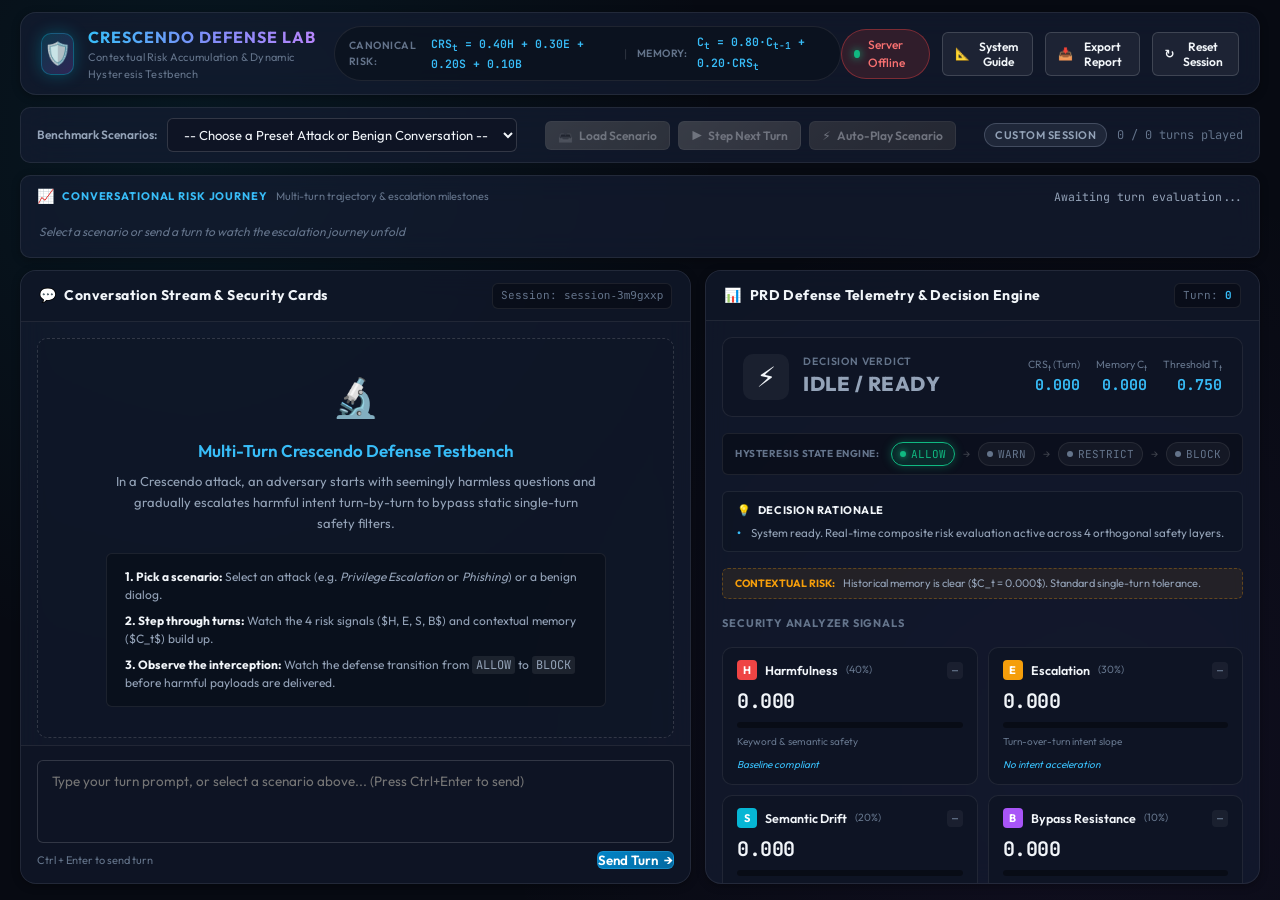
==== web/index.html @ 8bca8329 "feat: initialize web demo interface and backend server for Crescendo jailbreak defense testing" ====
<!DOCTYPE html>
<html lang="en">
<head>
  <meta charset="UTF-8">
  <meta name="viewport" content="width=device-width, initial-scale=1.0">
  <title>Crescendo Multi-Turn Jailbreak Defense Testbench</title>
  <meta name="description" content="Live testing console and telemetry dashboard for the Crescendo PRD Contextual Memory Defense against multi-turn LLM jailbreaks.">
  <link rel="preconnect" href="https://fonts.googleapis.com">
  <link rel="preconnect" href="https://fonts.gstatic.com" crossorigin>
  <link href="https://fonts.googleapis.com/css2?family=JetBrains+Mono:wght@400;600;700&family=Outfit:wght@300;400;500;600;700&family=Plus+Jakarta+Sans:wght@400;500;600;700&display=swap" rel="stylesheet">
  <link rel="stylesheet" href="style.css">
</head>
<body>
  <div class="app-container">
    <!-- Top Navigation / Header -->
    <header class="app-header">
      <div class="header-left">
        <div class="logo-mark">
          <div class="shield-icon">🛡️</div>
        </div>
        <div class="brand-text">
          <div class="brand-title">CRESCENDO DEFENSE LAB</div>
          <div class="brand-subtitle">Contextual Risk Accumulation & Dynamic Hysteresis Testbench</div>
        </div>
      </div>

      <div class="header-center">
        <div class="formula-banner">
          <span class="formula-label">CANONICAL RISK:</span>
          <span class="formula-code">CRS<sub>t</sub> = 0.40H + 0.30E + 0.20S + 0.10B</span>
          <span class="formula-sep">|</span>
          <span class="formula-label">MEMORY:</span>
          <span class="formula-code">C<sub>t</sub> = 0.80·C<sub>t-1</sub> + 0.20·CRS<sub>t</sub></span>
        </div>
      </div>

      <div class="header-right">
        <div class="status-pill status-healthy" id="systemStatusPill">
          <span class="status-dot"></span>
          <span id="systemStatusText">PRD Pipeline Active</span>
        </div>
        <button id="systemGuideBtn" class="btn btn-secondary btn-sm" title="Unified System Architecture & Defense Guide">
          <span class="btn-icon">📐</span> System Guide
        </button>
        <button id="exportReportBtn" class="btn btn-secondary btn-sm" title="Export session evaluation audit report as JSON & Markdown">
          <span class="btn-icon">📥</span> Export Report
        </button>
        <button id="resetSessionBtn" class="btn btn-secondary btn-sm" title="Reset all memory and hysteresis for session">
          <span class="btn-icon">↻</span> Reset Session
        </button>
      </div>
    </header>

    <!-- Main Workspace -->
    <div class="main-workspace">
      <!-- Scenario Control Bar -->
      <section class="scenario-bar">
        <div class="scenario-selector-group">
          <label for="scenarioSelect" class="bar-label">Benchmark Scenarios:</label>
          <select id="scenarioSelect" class="form-select">
            <option value="">-- Choose a Preset Attack or Benign Conversation --</option>
          </select>
        </div>

        <div class="scenario-actions">
          <button id="loadScenarioBtn" class="btn btn-primary btn-sm" disabled>
            <span class="btn-icon">📥</span> Load Scenario
          </button>
          <button id="stepTurnBtn" class="btn btn-action btn-sm" disabled>
            <span class="btn-icon">▶</span> Step Next Turn
          </button>
          <button id="autoRunBtn" class="btn btn-accent btn-sm" disabled>
            <span class="btn-icon">⚡</span> Auto-Play Scenario
          </button>
        </div>

        <div class="scenario-meta" id="scenarioMeta">
          <span class="meta-tag tag-neutral" id="scenarioCategoryTag">Custom Session</span>
          <span class="meta-turns" id="scenarioTurnsCount">0 / 0 turns played</span>
        </div>
      </section>

      <!-- Risk Journey Stepper -->
      <section class="risk-journey-container" id="riskJourneyContainer">
        <div class="risk-journey-header">
          <div class="journey-title-block">
            <span class="journey-icon">📈</span>
            <span class="journey-label">CONVERSATIONAL RISK JOURNEY</span>
            <span class="journey-sub">Multi-turn trajectory & escalation milestones</span>
          </div>
          <div class="journey-summary" id="journeySummaryText">Awaiting turn evaluation...</div>
        </div>
        <div class="risk-journey-track" id="riskJourneyTrack">
          <div class="journey-step-placeholder">Select a scenario or send a turn to watch the escalation journey unfold</div>
        </div>
      </section>

      <!-- Split Layout: Chat vs Telemetry -->
      <main class="content-grid">
        <!-- Left Panel: Chat Interface -->
        <section class="panel chat-panel">
          <div class="panel-header">
            <div class="panel-title">
              <span class="panel-icon">💬</span> Conversation Stream & Security Cards
            </div>
            <div class="session-badge">
              Session: <code id="activeSessionId">session-live-01</code>
            </div>
          </div>

          <div class="chat-viewport" id="chatViewport">
            <!-- Initial Welcome Message -->
            <div class="empty-state" id="emptyChatState">
              <div class="empty-icon">🔬</div>
              <h3>Multi-Turn Crescendo Defense Testbench</h3>
              <p>
                In a Crescendo attack, an adversary starts with seemingly harmless questions and gradually escalates
                harmful intent turn-by-turn to bypass static single-turn safety filters.
              </p>
              <div class="quick-tips">
                <div class="tip-item">
                  <strong>1. Pick a scenario:</strong> Select an attack (e.g. <em>Privilege Escalation</em> or <em>Phishing</em>) or a benign dialog.
                </div>
                <div class="tip-item">
                  <strong>2. Step through turns:</strong> Watch the 4 risk signals ($H, E, S, B$) and contextual memory ($C_t$) build up.
                </div>
                <div class="tip-item">
                  <strong>3. Observe the interception:</strong> Watch the defense transition from <code>ALLOW</code> to <code>BLOCK</code> before harmful payloads are delivered.
                </div>
              </div>
            </div>
            <div class="messages-list" id="messagesList"></div>
          </div>

          <!-- Turn Input Bar -->
          <div class="chat-input-area">
            <div class="input-container">
              <textarea
                id="promptInput"
                class="chat-textarea"
                placeholder="Type your turn prompt, or select a scenario above... (Press Ctrl+Enter to send)"
                rows="3"
              ></textarea>
              <div class="input-controls">
                <span class="input-hint">Ctrl + Enter to send turn</span>
                <button id="sendPromptBtn" class="btn btn-primary">
                  <span>Send Turn</span>
                  <span class="btn-arrow">→</span>
                </button>
              </div>
            </div>
          </div>
        </section>

        <!-- Right Panel: Telemetry & Deep Explainability -->
        <section class="panel telemetry-panel">
          <div class="panel-header">
            <div class="panel-title">
              <span class="panel-icon">📊</span> PRD Defense Telemetry & Decision Engine
            </div>
            <div class="turn-indicator" id="currentTurnBadge">
              Turn: <span>0</span>
            </div>
          </div>

          <div class="telemetry-scroll">
            <!-- Verdict Hero Banner -->
            <div class="verdict-banner verdict-idle" id="verdictBanner">
              <div class="verdict-state">
                <span class="verdict-icon" id="verdictIcon">⚡</span>
                <div class="verdict-text-block">
                  <div class="verdict-label">DECISION VERDICT</div>
                  <div class="verdict-title" id="verdictTitle">IDLE / READY</div>
                </div>
              </div>
              <div class="verdict-details">
                <div class="verdict-stat">
                  <span class="v-name">CRS<sub>t</sub> (Turn)</span>
                  <span class="v-val" id="valCrs">0.000</span>
                </div>
                <div class="verdict-stat">
                  <span class="v-name">Memory C<sub>t</sub></span>
                  <span class="v-val" id="valMemory">0.000</span>
                </div>
                <div class="verdict-stat">
                  <span class="v-name">Threshold T<sub>t</sub></span>
                  <span class="v-val" id="valThreshold">0.750</span>
                </div>
              </div>
            </div>

            <!-- Dual-Threshold Stateful Hysteresis Path -->
            <div class="state-machine-box">
              <div class="state-machine-label">HYSTERESIS STATE ENGINE:</div>
              <div class="state-machine-track">
                <div class="state-node" id="stateNodeAllow">
                  <span class="node-dot"></span>
                  <span class="node-name">ALLOW</span>
                </div>
                <span class="state-arrow">→</span>
                <div class="state-node" id="stateNodeWarn">
                  <span class="node-dot"></span>
                  <span class="node-name">WARN</span>
                </div>
                <span class="state-arrow">→</span>
                <div class="state-node" id="stateNodeRestrict">
                  <span class="node-dot"></span>
                  <span class="node-name">RESTRICT</span>
                </div>
                <span class="state-arrow">→</span>
                <div class="state-node" id="stateNodeBlock">
                  <span class="node-dot"></span>
                  <span class="node-name">BLOCK</span>
                </div>
              </div>
            </div>

            <!-- Decision Rationale Box -->
            <div class="decision-rationale-box" id="decisionRationaleBox">
              <div class="rationale-header">
                <span class="rationale-icon">💡</span>
                <span class="rationale-title">DECISION RATIONALE</span>
              </div>
              <ul class="rationale-list" id="decisionRationaleList">
                <li>System ready. Real-time composite risk evaluation active across 4 orthogonal safety layers.</li>
              </ul>
            </div>

            <!-- Memory Comparison Context Line -->
            <div class="memory-comparison-banner" id="memoryComparisonBanner">
              <span class="cmp-badge">Contextual Risk:</span>
              <span class="cmp-text" id="memoryComparisonText">Historical memory is clear ($C_t = 0.000$). Standard single-turn tolerance.</span>
            </div>

            <!-- Signal Gauges Grid -->
            <div class="telemetry-section-title">SECURITY ANALYZER SIGNALS</div>
            <div class="gauges-grid">
              <!-- Harmfulness Gauge -->
              <div class="gauge-card" id="gaugeCardH">
                <div class="gauge-top">
                  <span class="signal-badge badge-h">H</span>
                  <span class="gauge-name">Harmfulness</span>
                  <span class="gauge-weight">(40%)</span>
                  <span class="gauge-delta" id="gaugeDeltaH">—</span>
                </div>
                <div class="gauge-value" id="gaugeValH">0.000</div>
                <div class="progress-track">
                  <div class="progress-fill fill-h" id="gaugeBarH" style="width: 0%"></div>
                </div>
                <div class="gauge-meta">Keyword & semantic safety</div>
                <div class="gauge-dynamic-meaning" id="gaugeMeaningH">Baseline compliant</div>
              </div>

              <!-- Intent Escalation Gauge -->
              <div class="gauge-card" id="gaugeCardE">
                <div class="gauge-top">
                  <span class="signal-badge badge-e">E</span>
                  <span class="gauge-name">Escalation</span>
                  <span class="gauge-weight">(30%)</span>
                  <span class="gauge-delta" id="gaugeDeltaE">—</span>
                </div>
                <div class="gauge-value" id="gaugeValE">0.000</div>
                <div class="progress-track">
                  <div class="progress-fill fill-e" id="gaugeBarE" style="width: 0%"></div>
                </div>
                <div class="gauge-meta">Turn-over-turn intent slope</div>
                <div class="gauge-dynamic-meaning" id="gaugeMeaningE">No intent acceleration</div>
              </div>

              <!-- Semantic Drift Gauge -->
              <div class="gauge-card" id="gaugeCardS">
                <div class="gauge-top">
                  <span class="signal-badge badge-s">S</span>
                  <span class="gauge-name">Semantic Drift</span>
                  <span class="gauge-weight">(20%)</span>
                  <span class="gauge-delta" id="gaugeDeltaS">—</span>
                </div>
                <div class="gauge-value" id="gaugeValS">0.000</div>
                <div class="progress-track">
                  <div class="progress-fill fill-s" id="gaugeBarS" style="width: 0%"></div>
                </div>
                <div class="gauge-meta">Cosine distance to turn 1 anchor</div>
                <div class="gauge-dynamic-meaning" id="gaugeMeaningS">Anchor aligned</div>
              </div>

              <!-- Bypass Detector Gauge -->
              <div class="gauge-card" id="gaugeCardB">
                <div class="gauge-top">
                  <span class="signal-badge badge-b">B</span>
                  <span class="gauge-name">Bypass Resistance</span>
                  <span class="gauge-weight">(10%)</span>
                  <span class="gauge-delta" id="gaugeDeltaB">—</span>
                </div>
                <div class="gauge-value" id="gaugeValB">0.000</div>
                <div class="progress-track">
                  <div class="progress-fill fill-b" id="gaugeBarB" style="width: 0%"></div>
                </div>
                <div class="gauge-meta">Jailbreak patterns & refusal resistance</div>
                <div class="gauge-dynamic-meaning" id="gaugeMeaningB">No evasion markers</div>
              </div>
            </div>

            <!-- Risk Trajectory Chart -->
            <div class="telemetry-section-title">
              <span>MULTI-TURN RISK TRAJECTORY</span>
              <div class="chart-legend">
                <span class="legend-item"><span class="legend-color color-crs"></span> CRS<sub>t</sub> (Turn Risk)</span>
                <span class="legend-item"><span class="legend-color color-mem"></span> C<sub>t</sub> (Memory Risk)</span>
                <span class="legend-item"><span class="legend-color color-thresh"></span> T<sub>t</sub> (Threshold)</span>
              </div>
            </div>
            <div class="chart-container">
              <canvas id="trajectoryCanvas" width="540" height="200"></canvas>
            </div>

            <!-- Explainability & Latency Accordion -->
            <div class="telemetry-section-title">DEFENSE EXPLAINABILITY & PROFILING</div>
            <div class="info-card">
              <div class="info-card-header">
                <span class="info-icon">🔍</span>
                <span>Signal Explainability Log</span>
              </div>
              <pre class="explain-console" id="explainConsole">Awaiting conversation turn input...</pre>
            </div>

            <!-- Latency Profile Bar -->
            <div class="latency-card">
              <div class="latency-header">
                <span>Turn Processing Latency:</span>
                <strong id="totalLatencyText">0.0 ms</strong>
              </div>
              <div class="latency-meter">
                <div class="latency-seg seg-drift" id="segDrift" style="width: 25%" title="Semantic Drift"></div>
                <div class="latency-seg seg-harm" id="segHarm" style="width: 25%" title="Harmfulness"></div>
                <div class="latency-seg seg-intent" id="segIntent" style="width: 25%" title="Escalation"></div>
                <div class="latency-seg seg-bypass" id="segBypass" style="width: 25%" title="Bypass"></div>
              </div>
              <div class="latency-labels">
                <span>Drift</span>
                <span>Harm</span>
                <span>Escalation</span>
                <span>Bypass</span>
              </div>
            </div>
          </div>
        </section>
      </main>
    </div>
  </div>

  <!-- System Guide & Architecture Modal -->
  <div class="modal-overlay" id="systemGuideModal" aria-hidden="true">
    <div class="modal-dialog">
      <div class="modal-header">
        <div class="modal-title-group">
          <span class="modal-icon">🛡️</span>
          <div>
            <h3 class="modal-title">Crescendo PRD Defense — System Architecture Guide</h3>
            <p class="modal-subtitle">Full-Stack Multi-Turn Jailbreak Interception Framework</p>
          </div>
        </div>
        <button class="modal-close-btn" id="closeGuideModalBtn" aria-label="Close Guide">&times;</button>
      </div>
      <div class="modal-body">
        <div class="guide-section">
          <h4>1. Four-Tier Full-Stack Architecture</h4>
          <p>The system is an integrated full-stack defense framework operating in real-time:</p>
          <div class="guide-tier-grid">
            <div class="guide-tier-card">
              <div class="tier-badge">TIER 1</div>
              <div class="tier-name">Web Research Testbench</div>
              <div class="tier-desc">Real-time telemetry, interactive Risk Journey stepper, Security Turn Cards, Trajectory Canvas, and 1-click audit reports.</div>
            </div>
            <div class="guide-tier-card">
              <div class="tier-badge">TIER 2</div>
              <div class="tier-name">REST API Gateway</div>
              <div class="tier-desc">Session state isolation, conversation history buffering, latency profiling, and dynamic preset scenario serving.</div>
            </div>
            <div class="guide-tier-card">
              <div class="tier-badge">TIER 3</div>
              <div class="tier-name">Stateful PRD Engine</div>
              <div class="tier-desc">Sub-25ms FAISS vector similarity, 4-signal fusion (H, E, S, B), contextual memory decay (&lambda;=0.80), and dynamic adaptive thresholding.</div>
            </div>
            <div class="guide-tier-card">
              <div class="tier-badge">TIER 4</div>
              <div class="tier-name">Target LLM & Mitigation</div>
              <div class="tier-desc">4-Tier state machine (ALLOW, WARN, RESTRICT, BLOCK) with &delta;=0.15 hysteresis preventing oscillating evasions.</div>
            </div>
          </div>
        </div>

        <div class="guide-section">
          <h4>2. Core Mathematical Formulations</h4>
          <div class="guide-formulas">
            <div class="formula-item">
              <span class="formula-head">Composite Risk:</span>
              <code>CRS<sub>t</sub> = 0.40·H<sub>t</sub> + 0.30·E<sub>t</sub> + 0.20·S<sub>t</sub> + 0.10·B<sub>t</sub></code>
            </div>
            <div class="formula-item">
              <span class="formula-head">Contextual Memory:</span>
              <code>C<sub>t</sub> = 0.80·C<sub>t-1</sub> + 0.20·CRS<sub>t</sub></code>
            </div>
            <div class="formula-item">
              <span class="formula-head">Dynamic Threshold:</span>
              <code>&tau;<sub>t</sub> = 0.825 - 0.10·D<sub>t</sub> - 0.15·E<sub>t</sub> - 0.05·L<sub>t</sub></code>
            </div>
            <div class="formula-item">
              <span class="formula-head">Hysteresis Stability:</span>
              <code>Release Margin &delta; = 0.15 (Prevents oscillating downgrade evasion)</code>
            </div>
          </div>
        </div>
      </div>
      <div class="modal-footer">
        <button class="btn btn-primary btn-sm" id="closeGuideModalBtn2">Got It</button>
      </div>
    </div>
  </div>

  <script src="app.js?v=20260911_02"></script>
</body>
</html>
---- web/style.css ----
/* ==========================================================================
   CRESCENDO PRD DEFENSE TESTBENCH - STYLESHEET
   Design System: Deep Cyber-Glassmorphic Dark Theme
   Typography: Outfit, Plus Jakarta Sans, JetBrains Mono
   ========================================================================== */

:root {
  /* Color Palette - Curated High-Tech Theme */
  --bg-base: #070a12;
  --bg-surface: #0e1424;
  --bg-surface-elevated: #141d33;
  --bg-card: rgba(20, 29, 51, 0.7);
  --bg-card-hover: rgba(26, 38, 66, 0.85);

  --border-subtle: rgba(255, 255, 255, 0.08);
  --border-medium: rgba(255, 255, 255, 0.15);
  --border-accent: rgba(6, 182, 212, 0.35);

  --text-primary: #f1f5f9;
  --text-secondary: #94a3b8;
  --text-muted: #64748b;
  --text-inverse: #020617;

  /* Status Colors */
  --color-allow: #10b981;
  --color-allow-glow: rgba(16, 185, 129, 0.35);
  --color-warn: #f59e0b;
  --color-warn-glow: rgba(245, 158, 11, 0.35);
  --color-restrict: #f97316;
  --color-restrict-glow: rgba(249, 115, 22, 0.35);
  --color-block: #ef4444;
  --color-block-glow: rgba(239, 68, 68, 0.4);

  /* Component Accents */
  --cyan-accent: #06b6d4;
  --cyan-glow: rgba(6, 182, 212, 0.3);
  --purple-accent: #a855f7;
  --blue-accent: #3b82f6;

  /* Signal Badges */
  --signal-h: #ef4444;
  --signal-e: #f59e0b;
  --signal-s: #06b6d4;
  --signal-b: #a855f7;

  /* Typography */
  --font-sans: 'Outfit', 'Plus Jakarta Sans', system-ui, -apple-system, sans-serif;
  --font-mono: 'JetBrains Mono', monospace;

  /* Radii & Shadows */
  --radius-sm: 6px;
  --radius-md: 10px;
  --radius-lg: 16px;
  --radius-full: 9999px;
  --shadow-sm: 0 2px 8px rgba(0, 0, 0, 0.3);
  --shadow-md: 0 8px 24px rgba(0, 0, 0, 0.45);
  --shadow-lg: 0 16px 40px rgba(0, 0, 0, 0.6);
  --glass-blur: blur(14px);
}

* {
  box-sizing: border-box;
  margin: 0;
  padding: 0;
}

body {
  background-color: var(--bg-base);
  background-image: 
    radial-gradient(circle at 15% 15%, rgba(6, 182, 212, 0.08) 0%, transparent 40%),
    radial-gradient(circle at 85% 85%, rgba(168, 85, 247, 0.06) 0%, transparent 45%);
  color: var(--text-primary);
  font-family: var(--font-sans);
  font-size: 14px;
  line-height: 1.5;
  min-height: 100vh;
  overflow-x: hidden;
  -webkit-font-smoothing: antialiased;
}

/* Base Container */
.app-container {
  display: flex;
  flex-direction: column;
  height: 100vh;
  max-width: 1720px;
  margin: 0 auto;
  padding: 12px 20px 16px 20px;
  gap: 12px;
}

/* ==========================================================================
   Header Bar
   ========================================================================== */
.app-header {
  display: flex;
  align-items: center;
  justify-content: space-between;
  padding: 12px 20px;
  background: var(--bg-card);
  backdrop-filter: var(--glass-blur);
  -webkit-backdrop-filter: var(--glass-blur);
  border: 1px solid var(--border-subtle);
  border-radius: var(--radius-lg);
  box-shadow: var(--shadow-sm);
  flex-shrink: 0;
}

.header-left {
  display: flex;
  align-items: center;
  gap: 14px;
}

.logo-mark {
  width: 42px;
  height: 42px;
  display: flex;
  align-items: center;
  justify-content: center;
  background: linear-gradient(135deg, rgba(6, 182, 212, 0.2), rgba(168, 85, 247, 0.2));
  border: 1px solid var(--border-accent);
  border-radius: var(--radius-md);
  box-shadow: 0 0 16px var(--cyan-glow);
}

.shield-icon {
  font-size: 22px;
}

.brand-text .brand-title {
  font-size: 16px;
  font-weight: 700;
  letter-spacing: 1px;
  background: linear-gradient(90deg, #38bdf8, #818cf8, #c084fc);
  -webkit-background-clip: text;
  background-clip: text;
  -webkit-text-fill-color: transparent;
  color: transparent;
}

.brand-text .brand-subtitle {
  font-size: 11px;
  color: var(--text-muted);
  letter-spacing: 0.3px;
}

.header-center {
  display: flex;
  align-items: center;
}

.formula-banner {
  display: flex;
  align-items: center;
  gap: 10px;
  padding: 6px 14px;
  background: rgba(10, 15, 26, 0.6);
  border: 1px solid var(--border-subtle);
  border-radius: var(--radius-full);
  font-size: 11.5px;
}

.formula-label {
  color: var(--text-muted);
  font-weight: 600;
  letter-spacing: 0.5px;
  font-size: 10.5px;
}

.formula-code {
  font-family: var(--font-mono);
  color: #38bdf8;
  font-weight: 600;
}

.formula-sep {
  color: var(--border-medium);
}

.header-right {
  display: flex;
  align-items: center;
  gap: 12px;
}

.status-pill {
  display: flex;
  align-items: center;
  gap: 8px;
  padding: 6px 12px;
  border-radius: var(--radius-full);
  font-size: 12px;
  font-weight: 500;
  background: rgba(16, 185, 129, 0.12);
  border: 1px solid rgba(16, 185, 129, 0.3);
  color: #34d399;
}

.status-dot {
  width: 8px;
  height: 8px;
  border-radius: 50%;
  background: var(--color-allow);
  box-shadow: 0 0 8px var(--color-allow);
  animation: pulse-dot 2s infinite ease-in-out;
}

@keyframes pulse-dot {
  0%, 100% { opacity: 1; transform: scale(1); }
  50% { opacity: 0.5; transform: scale(0.85); }
}

/* ==========================================================================
   Scenario Control Bar
   ========================================================================== */
.scenario-bar {
  display: flex;
  align-items: center;
  justify-content: space-between;
  padding: 10px 16px;
  background: var(--bg-card);
  backdrop-filter: var(--glass-blur);
  -webkit-backdrop-filter: var(--glass-blur);
  border: 1px solid var(--border-subtle);
  border-radius: var(--radius-md);
  gap: 16px;
  flex-shrink: 0;
}

.scenario-selector-group {
  display: flex;
  align-items: center;
  gap: 10px;
  flex: 1;
  max-width: 480px;
}

.bar-label {
  font-size: 12px;
  color: var(--text-secondary);
  font-weight: 600;
  white-space: nowrap;
}

.form-select {
  width: 100%;
  background: var(--bg-surface);
  color: var(--text-primary);
  border: 1px solid var(--border-medium);
  border-radius: var(--radius-sm);
  padding: 7px 12px;
  font-family: var(--font-sans);
  font-size: 13px;
  outline: none;
  cursor: pointer;
  transition: all 0.2s ease;
}

.form-select:focus {
  border-color: var(--cyan-accent);
  box-shadow: 0 0 8px var(--cyan-glow);
}

.scenario-actions {
  display: flex;
  align-items: center;
  gap: 8px;
}

.scenario-meta {
  display: flex;
  align-items: center;
  gap: 10px;
  font-size: 12px;
}

.meta-tag {
  padding: 3px 10px;
  border-radius: var(--radius-full);
  font-size: 11px;
  font-weight: 600;
  text-transform: uppercase;
  letter-spacing: 0.5px;
}

.tag-attack {
  background: rgba(239, 68, 68, 0.15);
  border: 1px solid rgba(239, 68, 68, 0.4);
  color: #f87171;
}

.tag-benign {
  background: rgba(16, 185, 129, 0.15);
  border: 1px solid rgba(16, 185, 129, 0.4);
  color: #34d399;
}

.tag-neutral {
  background: rgba(148, 163, 184, 0.12);
  border: 1px solid rgba(148, 163, 184, 0.3);
  color: #94a3b8;
}

.meta-turns {
  color: var(--text-muted);
  font-family: var(--font-mono);
}

/* ==========================================================================
   Buttons
   ========================================================================== */
.btn {
  display: inline-flex;
  align-items: center;
  justify-content: center;
  gap: 6px;
  border: none;
  border-radius: var(--radius-sm);
  font-family: var(--font-sans);
  font-weight: 600;
  cursor: pointer;
  transition: all 0.2s ease;
  user-select: none;
}

.btn:disabled {
  opacity: 0.4;
  cursor: not-allowed;
  filter: grayscale(1);
}

.btn-sm {
  padding: 6px 12px;
  font-size: 12px;
}

.btn-primary {
  background: linear-gradient(135deg, #0284c7, #0369a1);
  color: #ffffff;
  border: 1px solid rgba(56, 189, 248, 0.3);
}

.btn-primary:hover:not(:disabled) {
  background: linear-gradient(135deg, #0369a1, #075985);
  box-shadow: 0 0 12px rgba(2, 132, 199, 0.5);
  transform: translateY(-1px);
}

.btn-action {
  background: linear-gradient(135deg, #059669, #047857);
  color: #ffffff;
  border: 1px solid rgba(52, 211, 153, 0.3);
}

.btn-action:hover:not(:disabled) {
  background: linear-gradient(135deg, #047857, #065f46);
  box-shadow: 0 0 12px rgba(16, 185, 129, 0.5);
  transform: translateY(-1px);
}

.btn-accent {
  background: linear-gradient(135deg, #7c3aed, #6d28d9);
  color: #ffffff;
  border: 1px solid rgba(192, 132, 252, 0.3);
}

.btn-accent:hover:not(:disabled) {
  background: linear-gradient(135deg, #6d28d9, #5b21b6);
  box-shadow: 0 0 12px rgba(168, 85, 247, 0.5);
  transform: translateY(-1px);
}

.btn-secondary {
  background: rgba(255, 255, 255, 0.06);
  color: var(--text-primary);
  border: 1px solid var(--border-medium);
}

.btn-secondary:hover:not(:disabled) {
  background: rgba(255, 255, 255, 0.12);
  border-color: rgba(255, 255, 255, 0.3);
}

/* ==========================================================================
   Content Grid (Split Layout)
   ========================================================================== */
.main-workspace {
  display: flex;
  flex-direction: column;
  gap: 12px;
  flex: 1;
  min-height: 0;
}

.content-grid {
  display: grid;
  grid-template-columns: 1.15fr 0.95fr;
  gap: 14px;
  flex: 1;
  min-height: 0;
}

.panel {
  background: var(--bg-card);
  backdrop-filter: var(--glass-blur);
  -webkit-backdrop-filter: var(--glass-blur);
  border: 1px solid var(--border-subtle);
  border-radius: var(--radius-lg);
  box-shadow: var(--shadow-sm);
  display: flex;
  flex-direction: column;
  overflow: hidden;
  min-height: 0;
}

.panel-header {
  display: flex;
  align-items: center;
  justify-content: space-between;
  padding: 12px 18px;
  background: rgba(14, 20, 36, 0.6);
  border-bottom: 1px solid var(--border-subtle);
  flex-shrink: 0;
}

.panel-title {
  display: flex;
  align-items: center;
  gap: 8px;
  font-size: 14px;
  font-weight: 700;
  letter-spacing: 0.4px;
  color: var(--text-primary);
}

.session-badge, .turn-indicator {
  font-size: 11px;
  font-family: var(--font-mono);
  color: var(--text-muted);
  background: rgba(0, 0, 0, 0.3);
  padding: 3px 8px;
  border-radius: var(--radius-sm);
  border: 1px solid var(--border-subtle);
}

.turn-indicator span {
  color: #38bdf8;
  font-weight: 700;
}

/* ==========================================================================
   Chat Viewport
   ========================================================================== */
.chat-viewport {
  flex: 1;
  padding: 16px;
  overflow-y: auto;
  min-height: 0;
  display: flex;
  flex-direction: column;
  gap: 14px;
}

.chat-viewport::-webkit-scrollbar,
.telemetry-scroll::-webkit-scrollbar {
  width: 6px;
}

.chat-viewport::-webkit-scrollbar-thumb,
.telemetry-scroll::-webkit-scrollbar-thumb {
  background: rgba(255, 255, 255, 0.12);
  border-radius: 4px;
}

.empty-state {
  display: flex;
  flex-direction: column;
  align-items: center;
  justify-content: center;
  text-align: center;
  padding: 30px 24px;
  margin: auto 0;
  background: rgba(14, 20, 36, 0.4);
  border: 1px dashed var(--border-medium);
  border-radius: var(--radius-md);
}

.empty-icon {
  font-size: 38px;
  margin-bottom: 12px;
}

.empty-state h3 {
  font-size: 17px;
  font-weight: 600;
  margin-bottom: 8px;
  color: #38bdf8;
}

.empty-state p {
  color: var(--text-secondary);
  max-width: 480px;
  font-size: 13px;
  margin-bottom: 20px;
  line-height: 1.6;
}

.quick-tips {
  display: flex;
  flex-direction: column;
  gap: 8px;
  text-align: left;
  max-width: 500px;
  background: rgba(0, 0, 0, 0.25);
  padding: 14px 18px;
  border-radius: var(--radius-sm);
  border: 1px solid var(--border-subtle);
}

.tip-item {
  font-size: 12px;
  color: var(--text-secondary);
}

.tip-item strong {
  color: #f1f5f9;
}

.tip-item code {
  font-family: var(--font-mono);
  background: rgba(255, 255, 255, 0.08);
  padding: 1px 4px;
  border-radius: 3px;
}

/* Chat Message Styles */
.message-turn-card {
  display: flex;
  flex-direction: column;
  gap: 8px;
  padding: 14px;
  background: var(--bg-surface);
  border: 1px solid var(--border-subtle);
  border-radius: var(--radius-md);
  animation: slide-in 0.25s ease-out forwards;
}

@keyframes slide-in {
  from { opacity: 0; transform: translateY(6px); }
  to { opacity: 1; transform: translateY(0); }
}

.turn-header {
  display: flex;
  align-items: center;
  justify-content: space-between;
  padding-bottom: 6px;
  border-bottom: 1px solid var(--border-subtle);
  font-size: 11.5px;
}

.turn-tag {
  font-family: var(--font-mono);
  font-weight: 700;
  color: #38bdf8;
}

.turn-verdict {
  padding: 2px 8px;
  border-radius: var(--radius-full);
  font-size: 10.5px;
  font-weight: 700;
  letter-spacing: 0.4px;
  text-transform: uppercase;
}

.verdict-allow-badge {
  background: rgba(16, 185, 129, 0.2);
  color: #34d399;
  border: 1px solid rgba(16, 185, 129, 0.4);
}

.verdict-warn-badge {
  background: rgba(245, 158, 11, 0.2);
  color: #fbbf24;
  border: 1px solid rgba(245, 158, 11, 0.4);
}

.verdict-restrict-badge {
  background: rgba(249, 115, 22, 0.2);
  color: #fb923c;
  border: 1px solid rgba(249, 115, 22, 0.4);
}

.verdict-block-badge {
  background: rgba(239, 68, 68, 0.25);
  color: #f87171;
  border: 1px solid rgba(239, 68, 68, 0.5);
  box-shadow: 0 0 10px rgba(239, 68, 68, 0.3);
}

.bubble-user {
  background: rgba(30, 41, 59, 0.7);
  padding: 10px 14px;
  border-radius: var(--radius-sm);
  border-left: 3px solid #38bdf8;
}

.bubble-role {
  font-size: 10.5px;
  font-weight: 700;
  text-transform: uppercase;
  color: #94a3b8;
  margin-bottom: 4px;
}

.bubble-content {
  font-size: 13.5px;
  color: #f8fafc;
  line-height: 1.55;
  white-space: pre-wrap;
}

.bubble-assistant {
  background: rgba(15, 23, 42, 0.8);
  padding: 10px 14px;
  border-radius: var(--radius-sm);
  border-left: 3px solid var(--color-allow);
}

.bubble-assistant.blocked {
  border-left-color: var(--color-block);
  background: rgba(239, 68, 68, 0.08);
}

.bubble-assistant.blocked .bubble-role {
  color: #f87171;
}

.bubble-assistant.blocked .bubble-content {
  color: #fca5a5;
  font-style: italic;
}

/* Chat Input Bar */
.chat-input-area {
  padding: 14px 16px;
  background: rgba(14, 20, 36, 0.8);
  border-top: 1px solid var(--border-subtle);
  flex-shrink: 0;
}

.input-container {
  display: flex;
  flex-direction: column;
  gap: 8px;
}

.chat-textarea {
  width: 100%;
  background: var(--bg-surface);
  color: var(--text-primary);
  border: 1px solid var(--border-medium);
  border-radius: var(--radius-sm);
  padding: 10px 14px;
  font-family: var(--font-sans);
  font-size: 13.5px;
  line-height: 1.5;
  resize: none;
  outline: none;
  transition: all 0.2s ease;
}

.chat-textarea:focus {
  border-color: var(--cyan-accent);
  box-shadow: 0 0 10px var(--cyan-glow);
}

.input-controls {
  display: flex;
  align-items: center;
  justify-content: space-between;
}

.input-hint {
  font-size: 11px;
  color: var(--text-muted);
}

/* ==========================================================================
   Telemetry Panel
   ========================================================================== */
.telemetry-scroll {
  flex: 1;
  padding: 16px;
  overflow-y: auto;
  min-height: 0;
  display: flex;
  flex-direction: column;
  gap: 16px;
}

.telemetry-section-title {
  display: flex;
  align-items: center;
  justify-content: space-between;
  font-size: 11px;
  font-weight: 700;
  letter-spacing: 0.8px;
  color: var(--text-muted);
  text-transform: uppercase;
}

/* Verdict Hero Banner */
.verdict-banner {
  display: flex;
  align-items: center;
  justify-content: space-between;
  padding: 16px 20px;
  border-radius: var(--radius-md);
  background: var(--bg-surface);
  border: 1px solid var(--border-subtle);
  transition: all 0.3s ease;
}

.verdict-state {
  display: flex;
  align-items: center;
  gap: 14px;
}

.verdict-icon {
  font-size: 28px;
  width: 46px;
  height: 46px;
  display: flex;
  align-items: center;
  justify-content: center;
  border-radius: var(--radius-md);
  background: rgba(255, 255, 255, 0.05);
}

.verdict-label {
  font-size: 10.5px;
  font-weight: 600;
  letter-spacing: 0.8px;
  color: var(--text-muted);
}

.verdict-title {
  font-size: 20px;
  font-weight: 800;
  letter-spacing: 0.5px;
}

.verdict-idle .verdict-title { color: #94a3b8; }
.verdict-allow {
  background: linear-gradient(135deg, rgba(16, 185, 129, 0.15), rgba(14, 20, 36, 0.8));
  border-color: rgba(16, 185, 129, 0.4);
  box-shadow: 0 0 20px var(--color-allow-glow);
}
.verdict-allow .verdict-title { color: #34d399; }

.verdict-warn {
  background: linear-gradient(135deg, rgba(245, 158, 11, 0.15), rgba(14, 20, 36, 0.8));
  border-color: rgba(245, 158, 11, 0.4);
  box-shadow: 0 0 20px var(--color-warn-glow);
}
.verdict-warn .verdict-title { color: #fbbf24; }

.verdict-restrict {
  background: linear-gradient(135deg, rgba(249, 115, 22, 0.18), rgba(14, 20, 36, 0.8));
  border-color: rgba(249, 115, 22, 0.4);
  box-shadow: 0 0 20px var(--color-restrict-glow);
}
.verdict-restrict .verdict-title { color: #fb923c; }

.verdict-block {
  background: linear-gradient(135deg, rgba(239, 68, 68, 0.22), rgba(14, 20, 36, 0.8));
  border-color: rgba(239, 68, 68, 0.5);
  box-shadow: 0 0 25px var(--color-block-glow);
  animation: block-pulse 1.5s infinite alternate;
}
.verdict-block .verdict-title { color: #f87171; }

@keyframes block-pulse {
  from { box-shadow: 0 0 15px rgba(239, 68, 68, 0.3); }
  to { box-shadow: 0 0 30px rgba(239, 68, 68, 0.6); }
}

.verdict-details {
  display: flex;
  align-items: center;
  gap: 16px;
}

.verdict-stat {
  display: flex;
  flex-direction: column;
  align-items: flex-end;
}

.v-name {
  font-size: 10.5px;
  color: var(--text-muted);
}

.v-val {
  font-family: var(--font-mono);
  font-size: 15px;
  font-weight: 700;
  color: #38bdf8;
}

/* 4 Signals Grid */
.gauges-grid {
  display: grid;
  grid-template-columns: repeat(2, 1fr);
  gap: 10px;
}

.gauge-card {
  background: var(--bg-surface);
  border: 1px solid var(--border-subtle);
  border-radius: var(--radius-md);
  padding: 12px 14px;
  display: flex;
  flex-direction: column;
  gap: 6px;
  transition: transform 0.2s ease, border-color 0.2s ease;
}

.gauge-card:hover {
  border-color: var(--border-medium);
  transform: translateY(-1px);
}

.gauge-top {
  display: flex;
  align-items: center;
  gap: 8px;
}

.signal-badge {
  width: 20px;
  height: 20px;
  display: flex;
  align-items: center;
  justify-content: center;
  border-radius: 4px;
  font-size: 11px;
  font-weight: 700;
  color: #ffffff;
}

.badge-h { background: var(--signal-h); }
.badge-e { background: var(--signal-e); }
.badge-s { background: var(--signal-s); }
.badge-b { background: var(--signal-b); }

.gauge-name {
  font-size: 12.5px;
  font-weight: 600;
  color: var(--text-primary);
}

.gauge-weight {
  font-size: 10.5px;
  color: var(--text-muted);
}

.gauge-value {
  font-family: var(--font-mono);
  font-size: 20px;
  font-weight: 700;
  color: #f1f5f9;
  letter-spacing: -0.5px;
}

.progress-track {
  width: 100%;
  height: 6px;
  background: rgba(0, 0, 0, 0.4);
  border-radius: var(--radius-full);
  overflow: hidden;
}

.progress-fill {
  height: 100%;
  width: 0%;
  border-radius: var(--radius-full);
  transition: width 0.4s cubic-bezier(0.4, 0, 0.2, 1);
}

.fill-h { background: linear-gradient(90deg, #f87171, #ef4444); }
.fill-e { background: linear-gradient(90deg, #fbbf24, #f59e0b); }
.fill-s { background: linear-gradient(90deg, #38bdf8, #06b6d4); }
.fill-b { background: linear-gradient(90deg, #c084fc, #a855f7); }

.gauge-meta {
  font-size: 10px;
  color: var(--text-muted);
}

/* Trajectory Chart */
.chart-legend {
  display: flex;
  align-items: center;
  gap: 12px;
  font-size: 10.5px;
}

.legend-item {
  display: flex;
  align-items: center;
  gap: 5px;
  color: var(--text-secondary);
}

.legend-color {
  width: 10px;
  height: 3px;
  border-radius: 2px;
}

.color-crs { background: #38bdf8; }
.color-mem { background: #f59e0b; }
.color-thresh { background: #ef4444; }

.chart-container {
  width: 100%;
  height: 180px;
  background: rgba(10, 15, 26, 0.7);
  border: 1px solid var(--border-subtle);
  border-radius: var(--radius-md);
  padding: 8px;
  display: flex;
  align-items: center;
  justify-content: center;
}

#trajectoryCanvas {
  width: 100%;
  height: 100%;
  display: block;
}

/* Info / Explainability Card */
.info-card {
  background: var(--bg-surface);
  border: 1px solid var(--border-subtle);
  border-radius: var(--radius-md);
  overflow: hidden;
}

.info-card-header {
  display: flex;
  align-items: center;
  gap: 8px;
  padding: 8px 12px;
  background: rgba(0, 0, 0, 0.2);
  border-bottom: 1px solid var(--border-subtle);
  font-size: 11px;
  font-weight: 600;
  color: var(--text-secondary);
}

.explain-console {
  padding: 12px;
  font-family: var(--font-mono);
  font-size: 11.5px;
  line-height: 1.5;
  color: #cbd5e1;
  background: transparent;
  max-height: 130px;
  overflow-y: auto;
  white-space: pre-wrap;
}

/* Latency Card */
.latency-card {
  background: var(--bg-surface);
  border: 1px solid var(--border-subtle);
  border-radius: var(--radius-md);
  padding: 12px 14px;
  display: flex;
  flex-direction: column;
  gap: 6px;
}

.latency-header {
  display: flex;
  align-items: center;
  justify-content: space-between;
  font-size: 11.5px;
  color: var(--text-secondary);
}

.latency-header strong {
  font-family: var(--font-mono);
  color: #38bdf8;
}

.latency-meter {
  display: flex;
  height: 7px;
  border-radius: var(--radius-full);
  overflow: hidden;
  background: rgba(0, 0, 0, 0.3);
}

.latency-seg {
  height: 100%;
  transition: width 0.3s ease;
}

.seg-drift { background: #06b6d4; }
.seg-harm { background: #ef4444; }
.seg-intent { background: #f59e0b; }
.seg-bypass { background: #a855f7; }

/* ==========================================================================
   RESEARCH TESTBENCH UPGRADES
   ========================================================================== */

/* 1. Risk Journey Stepper */
.risk-journey-container {
  background: var(--bg-card);
  border: 1px solid var(--border-subtle);
  border-radius: var(--radius-md);
  padding: 10px 16px;
  display: flex;
  flex-direction: column;
  gap: 8px;
  backdrop-filter: var(--glass-blur);
  box-shadow: var(--shadow-sm);
}

.risk-journey-header {
  display: flex;
  align-items: center;
  justify-content: space-between;
}

.journey-title-block {
  display: flex;
  align-items: center;
  gap: 8px;
}

.journey-icon {
  font-size: 14px;
}

.journey-label {
  font-size: 11px;
  font-weight: 700;
  letter-spacing: 0.08em;
  color: #38bdf8;
  text-transform: uppercase;
}

.journey-sub {
  font-size: 11px;
  color: var(--text-muted);
}

.journey-summary {
  font-size: 11.5px;
  font-family: var(--font-mono);
  color: var(--text-secondary);
}

.risk-journey-track {
  display: flex;
  align-items: center;
  gap: 6px;
  overflow-x: auto;
  padding: 4px 2px 2px 2px;
}

.journey-step-placeholder {
  font-size: 12px;
  color: var(--text-muted);
  font-style: italic;
  padding: 4px 0;
}

.journey-step-node {
  display: flex;
  align-items: center;
  gap: 6px;
  flex-shrink: 0;
}

.journey-node-pill {
  display: flex;
  flex-direction: column;
  align-items: center;
  background: rgba(14, 20, 36, 0.85);
  border: 1px solid var(--border-subtle);
  border-radius: var(--radius-sm);
  padding: 4px 10px;
  min-width: 68px;
  transition: all 0.2s ease;
}

.journey-node-pill.active-step {
  border-color: #38bdf8;
  box-shadow: 0 0 10px rgba(56, 189, 248, 0.35);
  background: rgba(14, 30, 56, 0.95);
}

.journey-node-pill.step-allow { border-left: 3px solid var(--color-allow); }
.journey-node-pill.step-warn { border-left: 3px solid var(--color-warn); }
.journey-node-pill.step-restrict { border-left: 3px solid var(--color-restrict); }
.journey-node-pill.step-block { border-left: 3px solid var(--color-block); }

.journey-turn-idx {
  font-size: 10px;
  font-family: var(--font-mono);
  color: var(--text-muted);
  font-weight: 600;
}

.journey-turn-level {
  font-size: 10.5px;
  font-weight: 700;
  text-transform: uppercase;
}

.journey-turn-level.lvl-allow { color: var(--color-allow); }
.journey-turn-level.lvl-warn { color: var(--color-warn); }
.journey-turn-level.lvl-restrict { color: var(--color-restrict); }
.journey-turn-level.lvl-block { color: var(--color-block); }

.journey-turn-crs {
  font-size: 9.5px;
  font-family: var(--font-mono);
  color: var(--text-secondary);
}

.journey-connector {
  color: var(--text-muted);
  font-size: 11px;
  user-select: none;
}

/* 2. Stateful Hysteresis Path */
.state-machine-box {
  background: rgba(0, 0, 0, 0.3);
  border: 1px solid var(--border-subtle);
  border-radius: var(--radius-sm);
  padding: 8px 12px;
  display: flex;
  align-items: center;
  justify-content: space-between;
  gap: 10px;
}

.state-machine-label {
  font-size: 10px;
  font-weight: 700;
  letter-spacing: 0.05em;
  color: var(--text-muted);
  text-transform: uppercase;
  flex-shrink: 0;
}

.state-machine-track {
  display: flex;
  align-items: center;
  gap: 8px;
  flex-wrap: wrap;
}

.state-node {
  display: flex;
  align-items: center;
  gap: 5px;
  padding: 3px 8px;
  border-radius: var(--radius-full);
  background: rgba(255, 255, 255, 0.04);
  border: 1px solid rgba(255, 255, 255, 0.08);
  font-size: 11px;
  font-family: var(--font-mono);
  color: var(--text-muted);
  transition: all 0.25s ease;
}

.node-dot {
  width: 6px;
  height: 6px;
  border-radius: 50%;
  background: var(--text-muted);
}

.state-arrow {
  color: rgba(255, 255, 255, 0.2);
  font-size: 11px;
  user-select: none;
}

.state-node.active-allow {
  background: rgba(16, 185, 129, 0.15);
  border-color: var(--color-allow);
  color: var(--color-allow);
  box-shadow: 0 0 10px var(--color-allow-glow);
}
.state-node.active-allow .node-dot {
  background: var(--color-allow);
  box-shadow: 0 0 6px var(--color-allow);
}

.state-node.active-warn {
  background: rgba(245, 158, 11, 0.15);
  border-color: var(--color-warn);
  color: var(--color-warn);
  box-shadow: 0 0 10px var(--color-warn-glow);
}
.state-node.active-warn .node-dot {
  background: var(--color-warn);
  box-shadow: 0 0 6px var(--color-warn);
}

.state-node.active-restrict {
  background: rgba(249, 115, 22, 0.15);
  border-color: var(--color-restrict);
  color: var(--color-restrict);
  box-shadow: 0 0 10px var(--color-restrict-glow);
}
.state-node.active-restrict .node-dot {
  background: var(--color-restrict);
  box-shadow: 0 0 6px var(--color-restrict);
}

.state-node.active-block {
  background: rgba(239, 68, 68, 0.18);
  border-color: var(--color-block);
  color: var(--color-block);
  box-shadow: 0 0 12px var(--color-block-glow);
  animation: pulse-block 1.8s infinite alternate;
}
.state-node.active-block .node-dot {
  background: var(--color-block);
  box-shadow: 0 0 8px var(--color-block);
}

@keyframes pulse-block {
  0% { box-shadow: 0 0 6px rgba(239, 68, 68, 0.3); }
  100% { box-shadow: 0 0 16px rgba(239, 68, 68, 0.7); }
}

/* 3. Decision Rationale Box */
.decision-rationale-box {
  background: rgba(14, 20, 36, 0.85);
  border: 1px solid var(--border-subtle);
  border-radius: var(--radius-sm);
  padding: 10px 14px;
  display: flex;
  flex-direction: column;
  gap: 6px;
}

.rationale-header {
  display: flex;
  align-items: center;
  gap: 6px;
  font-size: 11px;
  font-weight: 700;
  letter-spacing: 0.05em;
  color: #f1f5f9;
  text-transform: uppercase;
}

.rationale-list {
  list-style: none;
  display: flex;
  flex-direction: column;
  gap: 4px;
  margin: 0;
  padding: 0;
}

.rationale-list li {
  font-size: 11.5px;
  color: var(--text-secondary);
  line-height: 1.45;
  position: relative;
  padding-left: 14px;
}

.rationale-list li::before {
  content: '•';
  position: absolute;
  left: 0;
  color: #38bdf8;
  font-weight: bold;
}

/* 4. Memory Comparison Banner */
.memory-comparison-banner {
  display: flex;
  align-items: center;
  gap: 8px;
  background: rgba(245, 158, 11, 0.08);
  border: 1px dashed rgba(245, 158, 11, 0.3);
  border-radius: var(--radius-sm);
  padding: 6px 12px;
  font-size: 11px;
}

.cmp-badge {
  font-weight: 700;
  color: #f59e0b;
  font-size: 10.5px;
  text-transform: uppercase;
  flex-shrink: 0;
}

.cmp-text {
  color: var(--text-secondary);
  font-size: 11px;
}

/* 5. Gauge Deltas and Dynamic Meaning */
.gauge-delta {
  font-size: 10px;
  font-family: var(--font-mono);
  font-weight: 700;
  margin-left: auto;
  padding: 1px 5px;
  border-radius: 4px;
  background: rgba(255, 255, 255, 0.05);
  color: var(--text-muted);
}

.gauge-delta.delta-up {
  color: #ef4444;
  background: rgba(239, 68, 68, 0.12);
}

.gauge-delta.delta-down {
  color: #10b981;
  background: rgba(16, 185, 129, 0.12);
}

.gauge-dynamic-meaning {
  font-size: 10px;
  color: #38bdf8;
  font-style: italic;
  margin-top: 2px;
}

/* 6. Security Turn Cards in Conversation Stream */
.security-turn-card {
  background: var(--bg-card);
  border: 1px solid var(--border-subtle);
  border-radius: var(--radius-md);
  padding: 12px 16px;
  display: flex;
  flex-direction: column;
  gap: 8px;
  transition: border-color 0.2s ease;
  margin-bottom: 12px;
}

.security-turn-card:hover {
  border-color: rgba(56, 189, 248, 0.3);
}

.turn-card-top {
  display: flex;
  align-items: center;
  justify-content: space-between;
  border-bottom: 1px solid rgba(255, 255, 255, 0.06);
  padding-bottom: 8px;
}

.turn-card-title-group {
  display: flex;
  align-items: center;
  gap: 8px;
}

.turn-card-badge {
  font-size: 11px;
  font-family: var(--font-mono);
  font-weight: 700;
  color: #f1f5f9;
  background: rgba(255, 255, 255, 0.08);
  padding: 2px 7px;
  border-radius: 4px;
}

.turn-classification-tag {
  font-size: 10px;
  font-weight: 700;
  text-transform: uppercase;
  padding: 2px 7px;
  border-radius: 4px;
  letter-spacing: 0.04em;
}

.class-benign { background: rgba(16, 185, 129, 0.15); color: #34d399; }
.class-technical { background: rgba(6, 182, 212, 0.15); color: #38bdf8; }
.class-specific { background: rgba(245, 158, 11, 0.15); color: #fbbf24; }
.class-operational { background: rgba(249, 115, 22, 0.15); color: #fb923c; }
.class-actionable { background: rgba(239, 68, 68, 0.2); color: #f87171; }

.turn-card-scores {
  display: flex;
  align-items: center;
  gap: 10px;
}

.turn-stat-mini {
  font-size: 11px;
  font-family: var(--font-mono);
  color: var(--text-secondary);
}

.turn-stat-mini strong {
  color: #f1f5f9;
}

.turn-card-verdict {
  font-size: 10.5px;
  font-weight: 700;
  text-transform: uppercase;
  padding: 2px 8px;
  border-radius: 4px;
}

.verdict-allow-badge { background: rgba(16, 185, 129, 0.2); color: #34d399; border: 1px solid rgba(16, 185, 129, 0.3); }
.verdict-warn-badge { background: rgba(245, 158, 11, 0.2); color: #fbbf24; border: 1px solid rgba(245, 158, 11, 0.3); }
.verdict-restrict-badge { background: rgba(249, 115, 22, 0.2); color: #fb923c; border: 1px solid rgba(249, 115, 22, 0.3); }
.verdict-block-badge { background: rgba(239, 68, 68, 0.25); color: #f87171; border: 1px solid rgba(239, 68, 68, 0.4); }

.turn-prompt-box {
  background: rgba(0, 0, 0, 0.25);
  border-left: 3px solid #38bdf8;
  padding: 8px 12px;
  border-radius: 0 var(--radius-sm) var(--radius-sm) 0;
}

.turn-box-label {
  font-size: 10px;
  font-weight: 700;
  text-transform: uppercase;
  color: #38bdf8;
  margin-bottom: 2px;
}

.turn-box-text {
  font-size: 13px;
  color: var(--text-primary);
  line-height: 1.45;
}

.turn-response-box {
  background: rgba(0, 0, 0, 0.15);
  border-left: 3px solid #64748b;
  padding: 8px 12px;
  border-radius: 0 var(--radius-sm) var(--radius-sm) 0;
}

.turn-response-box.blocked-box {
  border-left-color: #ef4444;
  background: rgba(239, 68, 68, 0.08);
}

.turn-response-box.blocked-box .turn-box-label {
  color: #ef4444;
}

.turn-observations-list {
  display: flex;
  flex-wrap: wrap;
  gap: 8px;
  font-size: 11px;
  margin-top: 2px;
}

.observation-chip {
  display: flex;
  align-items: center;
  gap: 4px;
  padding: 2px 7px;
  border-radius: var(--radius-full);
  background: rgba(255, 255, 255, 0.04);
  color: var(--text-secondary);
}

.observation-chip.obs-warn {
  color: #fbbf24;
  background: rgba(245, 158, 11, 0.1);
}

.observation-chip.obs-alert {
  color: #f87171;
  background: rgba(239, 68, 68, 0.12);
}

/* 7. Scenario Completion Card */
.scenario-summary-card {
  background: linear-gradient(135deg, rgba(14, 25, 48, 0.95), rgba(20, 35, 65, 0.95));
  border: 1px solid rgba(56, 189, 248, 0.4);
  border-radius: var(--radius-md);
  padding: 16px;
  margin-top: 14px;
  box-shadow: var(--shadow-md);
  animation: fadeIn 0.3s ease;
}

.summary-header {
  display: flex;
  align-items: center;
  justify-content: space-between;
  margin-bottom: 12px;
}

.summary-title-group {
  display: flex;
  align-items: center;
  gap: 8px;
}

.summary-title {
  font-size: 13px;
  font-weight: 700;
  letter-spacing: 0.05em;
  color: #38bdf8;
  text-transform: uppercase;
}

.summary-outcome-badge {
  font-size: 11px;
  font-weight: 700;
  text-transform: uppercase;
  padding: 3px 10px;
  border-radius: var(--radius-full);
}

.outcome-intercepted {
  background: rgba(239, 68, 68, 0.2);
  color: #f87171;
  border: 1px solid rgba(239, 68, 68, 0.4);
}

.outcome-benign-pass {
  background: rgba(16, 185, 129, 0.2);
  color: #34d399;
  border: 1px solid rgba(16, 185, 129, 0.4);
}

.summary-grid {
  display: grid;
  grid-template-columns: repeat(4, 1fr);
  gap: 10px;
  margin-bottom: 12px;
}

.summary-stat-box {
  background: rgba(0, 0, 0, 0.3);
  padding: 8px 10px;
  border-radius: var(--radius-sm);
  border: 1px solid var(--border-subtle);
}

.summary-stat-label {
  font-size: 10px;
  color: var(--text-muted);
  text-transform: uppercase;
}

.summary-stat-val {
  font-size: 13px;
  font-family: var(--font-mono);
  font-weight: 700;
  color: #f1f5f9;
  margin-top: 2px;
}

.summary-conclusion {
  font-size: 12px;
  color: var(--text-secondary);
  line-height: 1.45;
  padding-top: 8px;
  border-top: 1px solid rgba(255, 255, 255, 0.08);
}

/* Responsive adjustments */
@media (max-width: 1200px) {
  .content-grid {
    grid-template-columns: 1fr;
    height: auto;
  }
  .app-container {
    height: auto;
  }
  .chat-viewport {
    min-height: 400px;
  }
  .summary-grid {
    grid-template-columns: repeat(2, 1fr);
  }
}

/* ==========================================================================
   SYSTEM GUIDE MODAL
   ========================================================================== */
.modal-overlay {
  position: fixed;
  inset: 0;
  background: rgba(4, 8, 19, 0.82);
  backdrop-filter: blur(8px);
  -webkit-backdrop-filter: blur(8px);
  display: flex;
  align-items: center;
  justify-content: center;
  z-index: 9999;
  opacity: 0;
  pointer-events: none;
  transition: opacity 0.25s ease;
  padding: 20px;
}

.modal-overlay.active {
  opacity: 1;
  pointer-events: auto;
}

.modal-dialog {
  background: linear-gradient(135deg, #0d1527 0%, #111e38 100%);
  border: 1px solid rgba(56, 189, 248, 0.35);
  box-shadow: 0 20px 50px rgba(0, 0, 0, 0.6), 0 0 30px rgba(56, 189, 248, 0.15);
  border-radius: var(--radius-lg);
  width: 100%;
  max-width: 780px;
  max-height: 85vh;
  display: flex;
  flex-direction: column;
  overflow: hidden;
  animation: modalScaleUp 0.25s cubic-bezier(0.16, 1, 0.3, 1);
}

@keyframes modalScaleUp {
  from { transform: scale(0.94); opacity: 0; }
  to { transform: scale(1); opacity: 1; }
}

.modal-header {
  display: flex;
  align-items: center;
  justify-content: space-between;
  padding: 16px 20px;
  border-bottom: 1px solid rgba(255, 255, 255, 0.08);
}

.modal-title-group {
  display: flex;
  align-items: center;
  gap: 12px;
}

.modal-icon {
  font-size: 24px;
}

.modal-title {
  font-size: 16px;
  font-weight: 700;
  color: #f1f5f9;
  letter-spacing: 0.02em;
}

.modal-subtitle {
  font-size: 11.5px;
  color: var(--text-muted);
}

.modal-close-btn {
  background: transparent;
  border: none;
  color: var(--text-muted);
  font-size: 26px;
  line-height: 1;
  cursor: pointer;
  padding: 4px 8px;
  border-radius: var(--radius-sm);
  transition: all 0.15s ease;
}

.modal-close-btn:hover {
  color: #ef4444;
  background: rgba(239, 68, 68, 0.1);
}

.modal-body {
  padding: 20px;
  overflow-y: auto;
  display: flex;
  flex-direction: column;
  gap: 18px;
}

.guide-section h4 {
  font-size: 13px;
  font-weight: 700;
  text-transform: uppercase;
  letter-spacing: 0.05em;
  color: #38bdf8;
  margin-bottom: 8px;
}

.guide-section p {
  font-size: 12.5px;
  color: var(--text-secondary);
  line-height: 1.5;
  margin-bottom: 10px;
}

.guide-tier-grid {
  display: grid;
  grid-template-columns: repeat(2, 1fr);
  gap: 10px;
}

.guide-tier-card {
  background: rgba(0, 0, 0, 0.3);
  border: 1px solid rgba(255, 255, 255, 0.06);
  border-radius: var(--radius-sm);
  padding: 10px 12px;
}

.tier-badge {
  font-size: 9.5px;
  font-family: var(--font-mono);
  font-weight: 700;
  color: #38bdf8;
  background: rgba(56, 189, 248, 0.12);
  display: inline-block;
  padding: 1px 6px;
  border-radius: 4px;
  margin-bottom: 4px;
}

.tier-name {
  font-size: 12.5px;
  font-weight: 700;
  color: #f1f5f9;
  margin-bottom: 4px;
}

.tier-desc {
  font-size: 11px;
  color: var(--text-secondary);
  line-height: 1.4;
}

.guide-formulas {
  display: grid;
  grid-template-columns: repeat(2, 1fr);
  gap: 8px;
}

.formula-item {
  background: rgba(0, 0, 0, 0.35);
  border: 1px solid rgba(255, 255, 255, 0.06);
  padding: 8px 12px;
  border-radius: var(--radius-sm);
  display: flex;
  flex-direction: column;
  gap: 4px;
}

.formula-head {
  font-size: 10.5px;
  font-weight: 700;
  color: var(--text-muted);
  text-transform: uppercase;
}

.formula-item code {
  font-family: var(--font-mono);
  font-size: 11px;
  color: #38bdf8;
}

.guide-metrics-row {
  display: flex;
  flex-wrap: wrap;
  gap: 8px;
}

.metric-chip {
  background: rgba(16, 185, 129, 0.12);
  border: 1px solid rgba(16, 185, 129, 0.25);
  color: #34d399;
  padding: 6px 12px;
  border-radius: var(--radius-full);
  font-size: 11.5px;
}

.metric-chip strong {
  color: #f1f5f9;
}

.modal-footer {
  display: flex;
  align-items: center;
  justify-content: flex-end;
  padding: 12px 20px;
  background: rgba(0, 0, 0, 0.2);
  border-top: 1px solid rgba(255, 255, 255, 0.08);
}
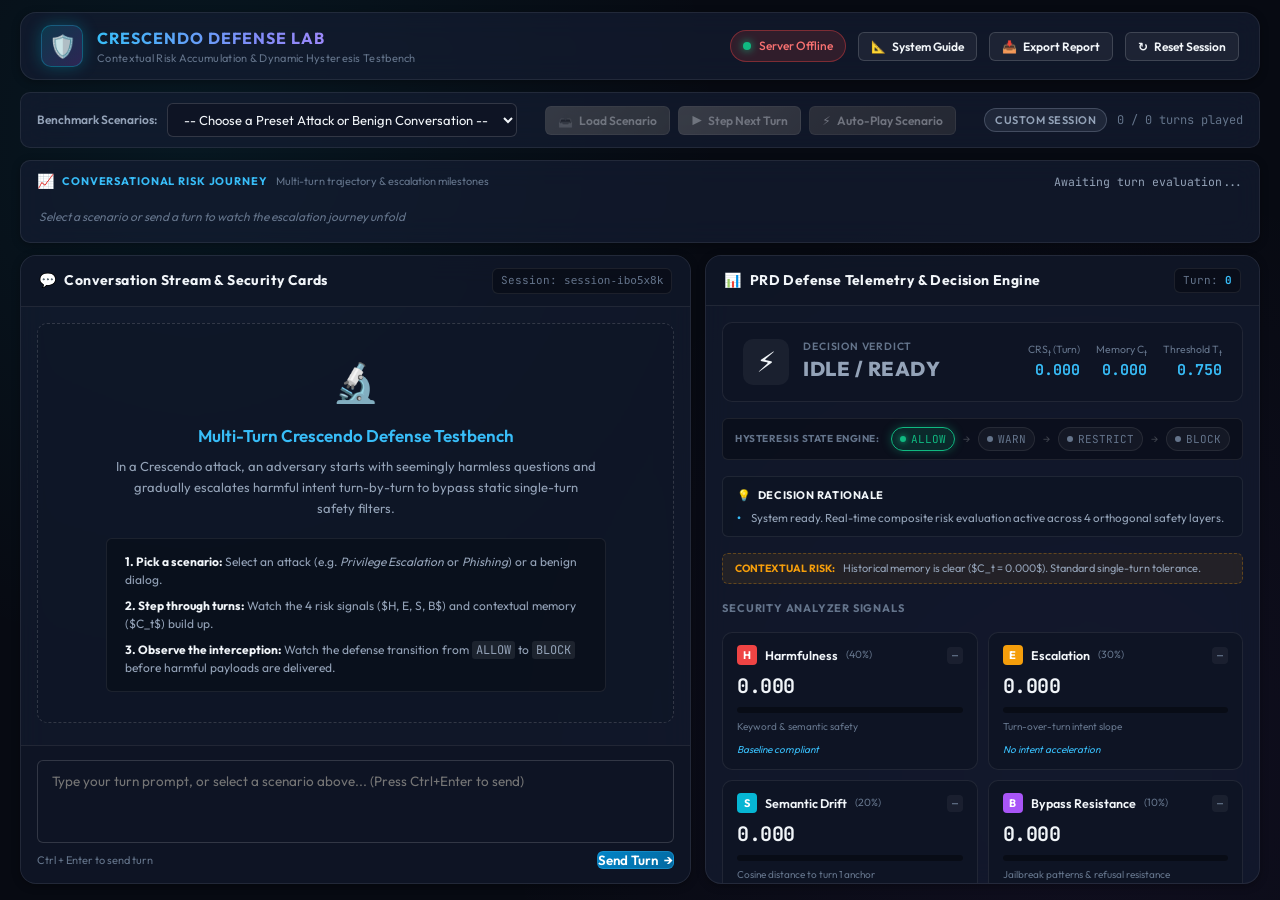
==== commit 01cc1685: "feat(ui): remove formula banner from front page header and add canonical risk card to System Guide m" ====
--- a/web/index.html
+++ b/web/index.html
@@ -24,15 +24,7 @@
         </div>
       </div>
 
-      <div class="header-center">
-        <div class="formula-banner">
-          <span class="formula-label">CANONICAL RISK:</span>
-          <span class="formula-code">CRS<sub>t</sub> = 0.40H + 0.30E + 0.20S + 0.10B</span>
-          <span class="formula-sep">|</span>
-          <span class="formula-label">MEMORY:</span>
-          <span class="formula-code">C<sub>t</sub> = 0.80·C<sub>t-1</sub> + 0.20·CRS<sub>t</sub></span>
-        </div>
-      </div>
+      <div class="header-center"></div>
 
       <div class="header-right">
         <div class="status-pill status-healthy" id="systemStatusPill">
@@ -390,23 +382,39 @@
         </div>
 
         <div class="guide-section">
-          <h4>2. Core Mathematical Formulations</h4>
-          <div class="guide-formulas">
+          <h4>2. Core Mathematical Formulations & Active Parameters</h4>
+          <div class="guide-banner-card">
+            <div class="guide-banner-header">
+              <span class="guide-banner-title">⚡ CANONICAL RISK & STATEFUL MEMORY</span>
+              <span class="guide-pill">PRD Active (&lambda;=0.80, T₀=0.75, &delta;=0.15)</span>
+            </div>
+            <div class="guide-banner-body">
+              <div class="guide-formula-row">
+                <span class="formula-label">CANONICAL RISK:</span>
+                <span class="formula-code">CRS<sub>t</sub> = 0.40·H<sub>t</sub> + 0.30·E<sub>t</sub> + 0.20·S<sub>t</sub> + 0.10·B<sub>t</sub></span>
+              </div>
+              <div class="guide-formula-row">
+                <span class="formula-label">CONTEXTUAL MEMORY:</span>
+                <span class="formula-code">C<sub>t</sub> = 0.80·C<sub>t-1</sub> + 0.20·CRS<sub>t</sub> &nbsp;&nbsp;(Half-Life: t<sub>1/2</sub> = 3.11 turns)</span>
+              </div>
+            </div>
+          </div>
+          <div class="guide-formulas" style="margin-top: 10px;">
             <div class="formula-item">
-              <span class="formula-head">Composite Risk:</span>
-              <code>CRS<sub>t</sub> = 0.40·H<sub>t</sub> + 0.30·E<sub>t</sub> + 0.20·S<sub>t</sub> + 0.10·B<sub>t</sub></code>
+              <span class="formula-head">Harmfulness & Escalation (H, E):</span>
+              <code>H<sub>t</sub>: Unsafe keywords &middot; E<sub>t</sub>: Actionability slope</code>
             </div>
             <div class="formula-item">
-              <span class="formula-head">Contextual Memory:</span>
-              <code>C<sub>t</sub> = 0.80·C<sub>t-1</sub> + 0.20·CRS<sub>t</sub></code>
+              <span class="formula-head">Semantic & Bypass (S, B):</span>
+              <code>S<sub>t</sub>: FAISS cosine drift &middot; B<sub>t</sub>: Jailbreak heuristics</code>
             </div>
             <div class="formula-item">
-              <span class="formula-head">Dynamic Threshold:</span>
+              <span class="formula-head">Dynamic Adaptive Threshold:</span>
               <code>&tau;<sub>t</sub> = 0.825 - 0.10·D<sub>t</sub> - 0.15·E<sub>t</sub> - 0.05·L<sub>t</sub></code>
             </div>
             <div class="formula-item">
-              <span class="formula-head">Hysteresis Stability:</span>
-              <code>Release Margin &delta; = 0.15 (Prevents oscillating downgrade evasion)</code>
+              <span class="formula-head">Hysteresis Anti-Oscillation:</span>
+              <code>Release Margin &delta; = 0.15 (De-escalation requires R<sub>eff</sub> &lt; &tau;<sub>t</sub> - 0.15)</code>
             </div>
           </div>
         </div>
--- a/web/style.css
+++ b/web/style.css
@@ -1760,6 +1760,71 @@
   line-height: 1.4;
 }
 
+.guide-banner-card {
+  background: linear-gradient(135deg, rgba(14, 165, 233, 0.08) 0%, rgba(99, 102, 241, 0.05) 100%);
+  border: 1px solid rgba(56, 189, 248, 0.25);
+  border-radius: var(--radius-md);
+  padding: 14px 16px;
+  margin-bottom: 12px;
+}
+
+.guide-banner-header {
+  display: flex;
+  align-items: center;
+  justify-content: space-between;
+  margin-bottom: 10px;
+  border-bottom: 1px solid rgba(255, 255, 255, 0.08);
+  padding-bottom: 8px;
+}
+
+.guide-banner-title {
+  font-size: 11.5px;
+  font-weight: 700;
+  letter-spacing: 0.8px;
+  color: #38bdf8;
+  text-transform: uppercase;
+}
+
+.guide-pill {
+  font-size: 11px;
+  font-family: var(--font-mono);
+  font-weight: 600;
+  background: rgba(16, 185, 129, 0.15);
+  border: 1px solid rgba(16, 185, 129, 0.35);
+  color: #34d399;
+  padding: 2px 8px;
+  border-radius: var(--radius-full);
+}
+
+.guide-banner-body {
+  display: flex;
+  flex-direction: column;
+  gap: 8px;
+}
+
+.guide-formula-row {
+  display: flex;
+  align-items: baseline;
+  gap: 10px;
+  background: rgba(0, 0, 0, 0.4);
+  padding: 8px 12px;
+  border-radius: var(--radius-sm);
+  border: 1px solid rgba(255, 255, 255, 0.05);
+}
+
+.guide-formula-row .formula-label {
+  color: #94a3b8;
+  font-size: 11px;
+  font-weight: 700;
+  min-width: 145px;
+}
+
+.guide-formula-row .formula-code {
+  font-family: var(--font-mono);
+  font-size: 12px;
+  color: #f1f5f9;
+}
+
 .guide-formulas {
   display: grid;
   grid-template-columns: repeat(2, 1fr);
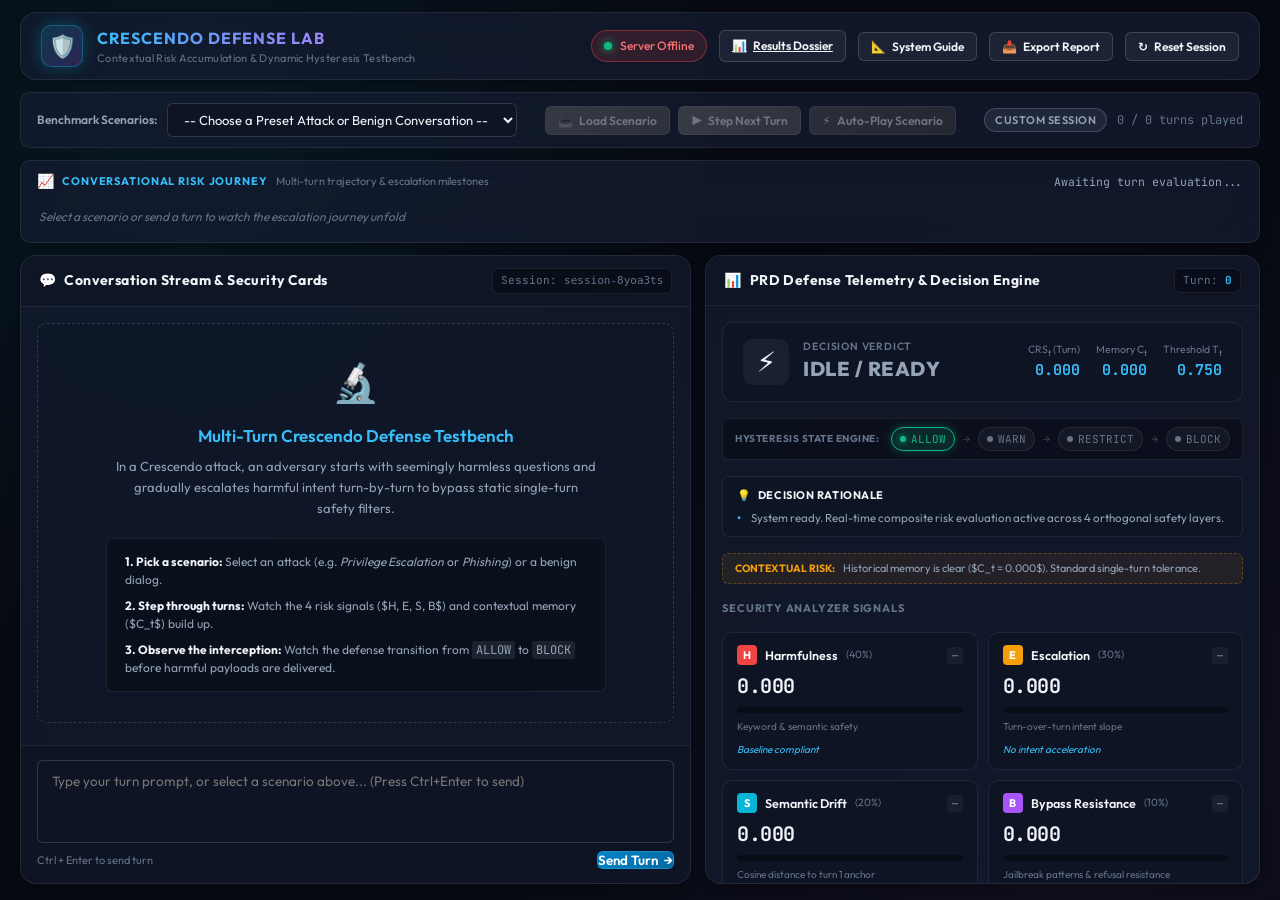
==== commit 97d799f6: "feat(docs): generate interactive HTML master results dossier and add Results Dossier button to testb" ====
--- a/web/index.html
+++ b/web/index.html
@@ -31,6 +31,9 @@
           <span class="status-dot"></span>
           <span id="systemStatusText">PRD Pipeline Active</span>
         </div>
+        <a href="/results_dossier.html" target="_blank" class="btn btn-secondary btn-sm" title="Open Master Verified Results Dossier (HTML)">
+          <span class="btn-icon">📊</span> Results Dossier
+        </a>
         <button id="systemGuideBtn" class="btn btn-secondary btn-sm" title="Unified System Architecture & Defense Guide">
           <span class="btn-icon">📐</span> System Guide
         </button>
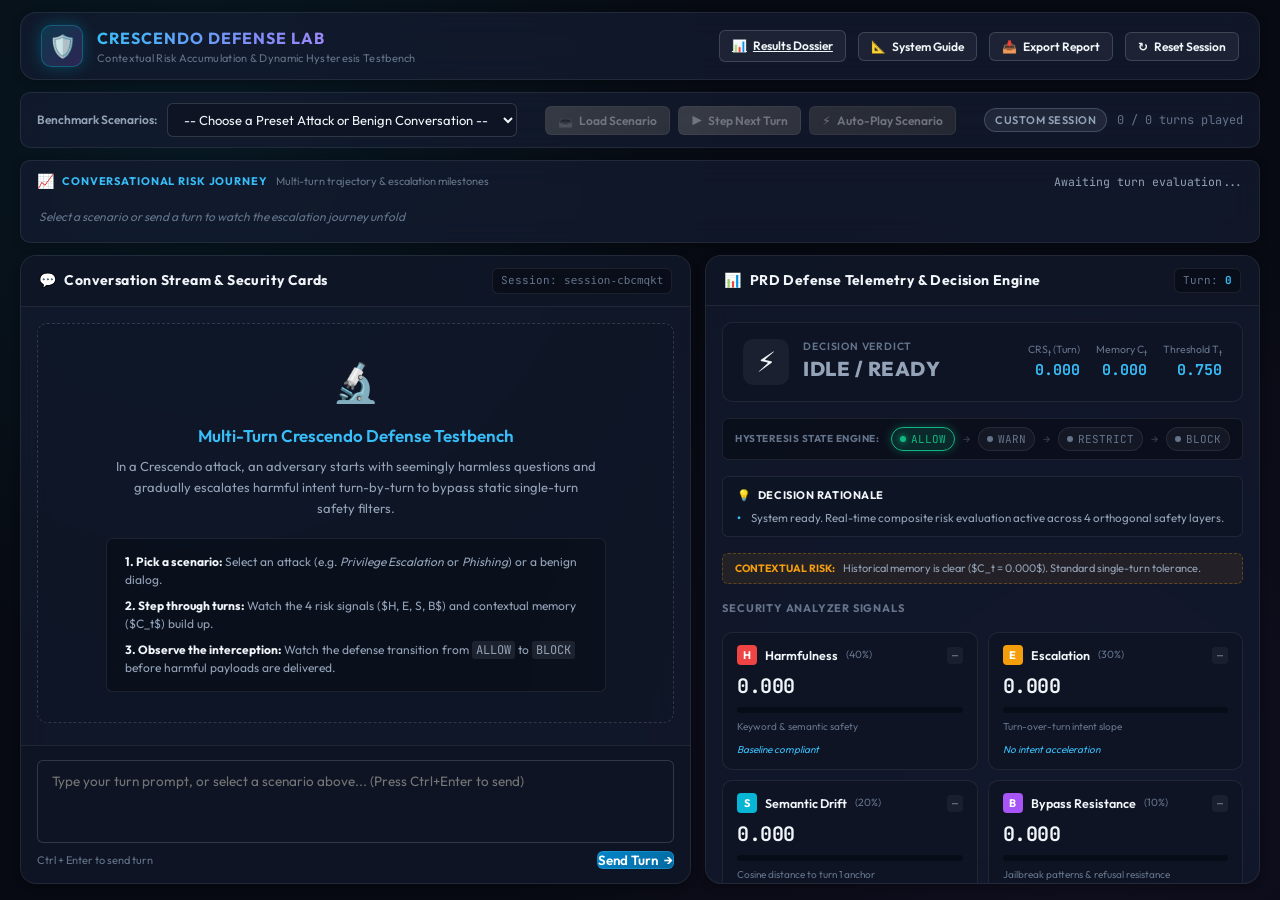
==== commit 7dfba39a: "feat(ui): move PRD Active status pill into System Guide modal and clean front page header" ====
--- a/web/index.html
+++ b/web/index.html
@@ -27,10 +27,6 @@
       <div class="header-center"></div>
 
       <div class="header-right">
-        <div class="status-pill status-healthy" id="systemStatusPill">
-          <span class="status-dot"></span>
-          <span id="systemStatusText">PRD Pipeline Active</span>
-        </div>
         <a href="/results_dossier.html" target="_blank" class="btn btn-secondary btn-sm" title="Open Master Verified Results Dossier (HTML)">
           <span class="btn-icon">📊</span> Results Dossier
         </a>
@@ -350,7 +346,13 @@
         <div class="modal-title-group">
           <span class="modal-icon">🛡️</span>
           <div>
-            <h3 class="modal-title">Crescendo PRD Defense — System Architecture Guide</h3>
+            <div style="display: flex; align-items: center; gap: 12px; flex-wrap: wrap;">
+              <h3 class="modal-title" style="margin: 0;">Crescendo PRD Defense — System Architecture Guide</h3>
+              <div class="status-pill status-healthy" id="systemStatusPill">
+                <span class="status-dot"></span>
+                <span id="systemStatusText">PRD Active (&lambda;=0.8, T<sub>0</sub>=0.75)</span>
+              </div>
+            </div>
             <p class="modal-subtitle">Full-Stack Multi-Turn Jailbreak Interception Framework</p>
           </div>
         </div>
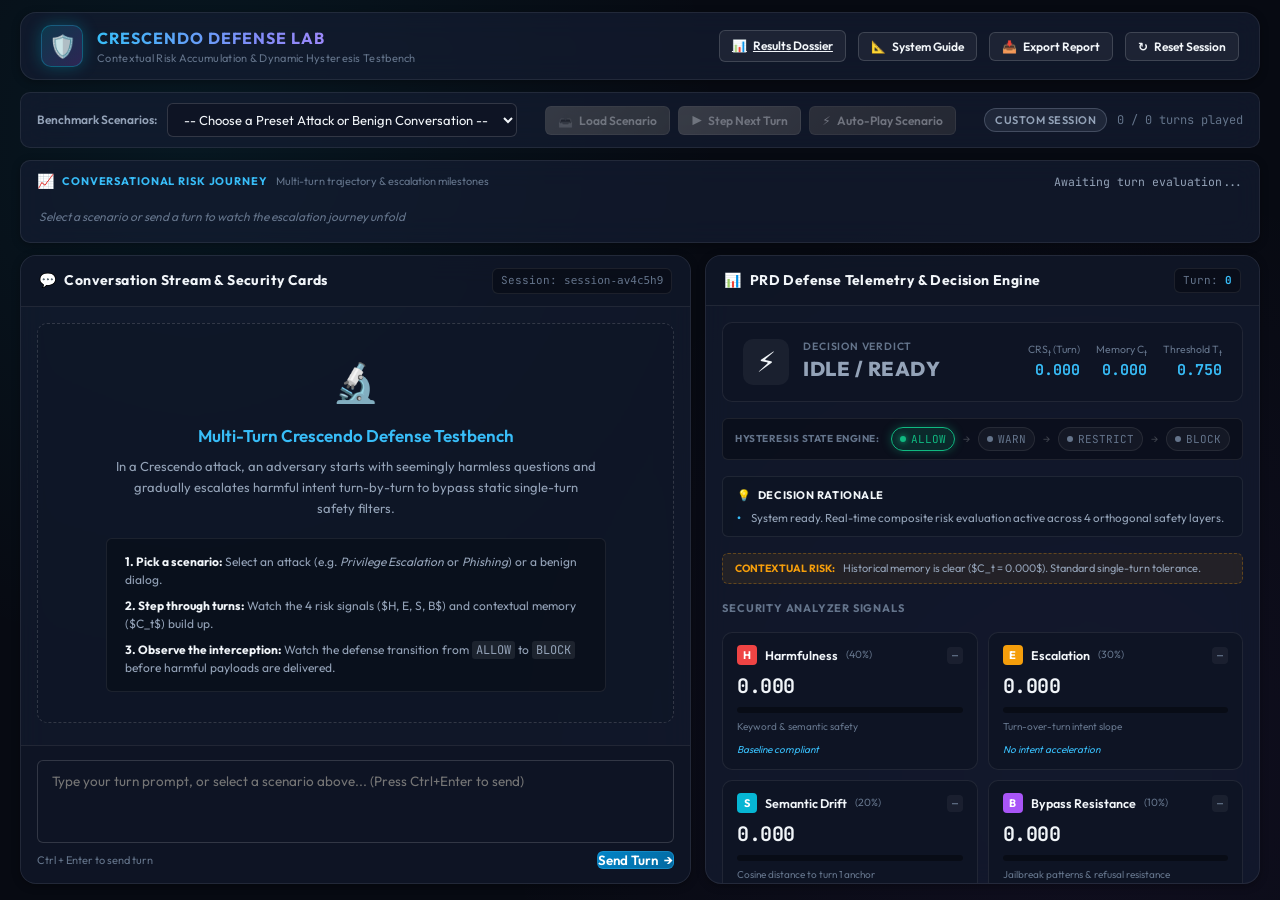
==== commit 7d92369f: "feat(docs): enrich mathematical formula cards in system guide, resolve dossier images, and add inter" ====
--- a/web/index.html
+++ b/web/index.html
@@ -404,22 +404,93 @@
               </div>
             </div>
           </div>
-          <div class="guide-formulas" style="margin-top: 10px;">
-            <div class="formula-item">
-              <span class="formula-head">Harmfulness & Escalation (H, E):</span>
-              <code>H<sub>t</sub>: Unsafe keywords &middot; E<sub>t</sub>: Actionability slope</code>
-            </div>
-            <div class="formula-item">
-              <span class="formula-head">Semantic & Bypass (S, B):</span>
-              <code>S<sub>t</sub>: FAISS cosine drift &middot; B<sub>t</sub>: Jailbreak heuristics</code>
-            </div>
-            <div class="formula-item">
-              <span class="formula-head">Dynamic Adaptive Threshold:</span>
-              <code>&tau;<sub>t</sub> = 0.825 - 0.10·D<sub>t</sub> - 0.15·E<sub>t</sub> - 0.05·L<sub>t</sub></code>
-            </div>
-            <div class="formula-item">
-              <span class="formula-head">Hysteresis Anti-Oscillation:</span>
-              <code>Release Margin &delta; = 0.15 (De-escalation requires R<sub>eff</sub> &lt; &tau;<sub>t</sub> - 0.15)</code>
+          <div class="guide-formulas" style="margin-top: 12px;">
+            <!-- Card 1: Harmfulness & Escalation -->
+            <div class="formula-card card-danger">
+              <div class="formula-card-top">
+                <span class="formula-card-title">🚨 HARMFULNESS & ESCALATION (H, E)</span>
+                <span class="formula-weight-badge danger">w<sub>H</sub>=0.40 &middot; w<sub>E</sub>=0.30</span>
+              </div>
+              <div class="formula-card-math">
+                H<sub>t</sub> = min(1.0, Count<sub>kw</sub> / 3.0)&times;0.6 + Actionability&times;0.4
+                <span class="math-secondary">E<sub>t</sub> = clip((Slope<sub>OLS</sub> + 0.15) / 0.40, 0.0, 1.0)</span>
+              </div>
+              <div class="formula-card-list">
+                <div class="param-row">
+                  <span class="param-var">H<sub>t</sub>:</span>
+                  <span class="param-desc"><strong>Instantaneous Harm</strong> &mdash; 14 high-severity regex safety domains (CBRN, automated exploit payloads, malware synthesis, credential theft).</span>
+                </div>
+                <div class="param-row">
+                  <span class="param-var">E<sub>t</sub>:</span>
+                  <span class="param-desc"><strong>Intent Escalation Slope</strong> &mdash; Ordinary Least Squares (OLS) linear regression &beta; over k=5 turn window; captures conceptual-to-operational transitions.</span>
+                </div>
+              </div>
+            </div>
+
+            <!-- Card 2: Semantic & Bypass -->
+            <div class="formula-card card-cyan">
+              <div class="formula-card-top">
+                <span class="formula-card-title">🧬 SEMANTIC & BYPASS (S, B)</span>
+                <span class="formula-weight-badge">w<sub>S</sub>=0.20 &middot; w<sub>B</sub>=0.10</span>
+              </div>
+              <div class="formula-card-math">
+                S<sub>t</sub> = 1.0 - max<sub>i&isin;Anchors</sub> (v<sub>t</sub> &middot; v<sub>i</sub>) &nbsp;&nbsp;[FAISS FlatIP d=384]
+                <span class="math-secondary">B<sub>t</sub> = &sum;<sub>j=1..6</sub> w<sub>j</sub> &middot; &Iopf;(Heuristic<sub>j</sub>) &nbsp;&nbsp;[6 Evasion Classes]</span>
+              </div>
+              <div class="formula-card-list">
+                <div class="param-row">
+                  <span class="param-var">S<sub>t</sub>:</span>
+                  <span class="param-desc"><strong>Cosine Drift from Safe Anchors</strong> &mdash; Dense embedding distance using all-MiniLM-L6-v2; flags semantic smuggling across turns.</span>
+                </div>
+                <div class="param-row">
+                  <span class="param-var">B<sub>t</sub>:</span>
+                  <span class="param-desc"><strong>Adversarial Bypass Heuristics</strong> &mdash; DAN/persona adoption, Base64/rot13 ciphers, character homoglyphs, instruction override prompts.</span>
+                </div>
+              </div>
+            </div>
+
+            <!-- Card 3: Dynamic Threshold -->
+            <div class="formula-card card-emerald">
+              <div class="formula-card-top">
+                <span class="formula-card-title">🎯 DYNAMIC ADAPTIVE THRESHOLD (&tau;<sub>t</sub>)</span>
+                <span class="formula-weight-badge emerald">Base &tau;₀ = 0.825 &middot; Bounds [0.60, 0.85]</span>
+              </div>
+              <div class="formula-card-math">
+                &tau;<sub>t</sub> = clip(0.825 - 0.10&middot;D<sub>t</sub> - 0.15&middot;E<sub>t</sub> - 0.05&middot;L<sub>t</sub>, 0.60, 0.85)
+                <span class="math-secondary">ALLOW (&lt;0.40) &middot; WARN (&lt;0.65) &middot; RESTRICT (&lt;&tau;<sub>t</sub>) &middot; BLOCK (&ge;&tau;<sub>t</sub>)</span>
+              </div>
+              <div class="formula-card-list">
+                <div class="param-row">
+                  <span class="param-var">D<sub>t</sub>:</span>
+                  <span class="param-desc"><strong>Anchor Drift</strong> = min(1.0, ||v<sub>t</sub> - v₁||₂ / &radic;2) &mdash; penalizes departure from initial benign anchor.</span>
+                </div>
+                <div class="param-row">
+                  <span class="param-var">L<sub>t</sub>:</span>
+                  <span class="param-desc"><strong>Length Penalty</strong> = min(1.0, t / 10) &mdash; progressively tightens defense boundary against long-horizon attrition.</span>
+                </div>
+              </div>
+            </div>
+
+            <!-- Card 4: Hysteresis Anti-Oscillation -->
+            <div class="formula-card card-purple">
+              <div class="formula-card-top">
+                <span class="formula-card-title">🛡️ HYSTERESIS & STATE MACHINE (&delta;)</span>
+                <span class="formula-weight-badge purple">Release Margin &delta; = 0.15 &middot; k<sub>cool</sub> &ge; 2</span>
+              </div>
+              <div class="formula-card-math">
+                &tau;<sub>release</sub> = &tau;<sub>t</sub> - 0.15 &nbsp;&nbsp;(De-escalation requires R<sub>eff</sub> &lt; &tau;<sub>release</sub>)
+                <span class="math-secondary">Persistent Cooldown: &ge; 2 consecutive turns below R<sub>eff</sub> &lt; 0.35</span>
+              </div>
+              <div class="formula-card-list">
+                <div class="param-row">
+                  <span class="param-var">State:</span>
+                  <span class="param-desc"><strong>4-Tier State Machine Latch</strong> &mdash; Once in RESTRICT or BLOCK, states are latched to prevent single-turn flip-flop attacks.</span>
+                </div>
+                <div class="param-row">
+                  <span class="param-var">&delta;:</span>
+                  <span class="param-desc"><strong>Anti-Oscillation Margin</strong> &mdash; Eliminates sawtooth evasion where attackers interleave malicious and benign prompts.</span>
+                </div>
+              </div>
             </div>
           </div>
         </div>
--- a/web/style.css
+++ b/web/style.css
@@ -1828,30 +1828,143 @@
 .guide-formulas {
   display: grid;
   grid-template-columns: repeat(2, 1fr);
+  gap: 12px;
+}
+
+@media (max-width: 820px) {
+  .guide-formulas {
+    grid-template-columns: 1fr;
+  }
+}
+
+.formula-card {
+  background: rgba(13, 18, 29, 0.75);
+  border: 1px solid rgba(255, 255, 255, 0.08);
+  border-radius: var(--radius-md);
+  padding: 14px 16px;
+  display: flex;
+  flex-direction: column;
+  gap: 10px;
+  transition: all 0.2s ease;
+}
+
+.formula-card:hover {
+  border-color: rgba(56, 189, 248, 0.3);
+  background: rgba(15, 23, 42, 0.85);
+  transform: translateY(-1px);
+}
+
+.formula-card.card-danger {
+  border-left: 3px solid #ef4444;
+}
+
+.formula-card.card-cyan {
+  border-left: 3px solid #38bdf8;
+}
+
+.formula-card.card-emerald {
+  border-left: 3px solid #10b981;
+}
+
+.formula-card.card-purple {
+  border-left: 3px solid #a855f7;
+}
+
+.formula-card-top {
+  display: flex;
+  align-items: center;
+  justify-content: space-between;
   gap: 8px;
 }
 
-.formula-item {
-  background: rgba(0, 0, 0, 0.35);
+.formula-card-title {
+  font-family: var(--font-display);
+  font-size: 11.5px;
+  font-weight: 700;
+  letter-spacing: 0.6px;
+  text-transform: uppercase;
+  color: #f1f5f9;
+}
+
+.formula-weight-badge {
+  font-size: 10.5px;
+  font-weight: 700;
+  font-family: var(--font-mono);
+  padding: 2px 7px;
+  border-radius: 4px;
+  background: rgba(56, 189, 248, 0.12);
+  border: 1px solid rgba(56, 189, 248, 0.25);
+  color: #38bdf8;
+  white-space: nowrap;
+}
+
+.formula-weight-badge.danger {
+  background: rgba(239, 68, 68, 0.12);
+  border-color: rgba(239, 68, 68, 0.25);
+  color: #f87171;
+}
+
+.formula-weight-badge.emerald {
+  background: rgba(16, 185, 129, 0.12);
+  border-color: rgba(16, 185, 129, 0.25);
+  color: #34d399;
+}
+
+.formula-weight-badge.purple {
+  background: rgba(168, 85, 247, 0.12);
+  border-color: rgba(168, 85, 247, 0.25);
+  color: #c084fc;
+}
+
+.formula-card-math {
+  background: rgba(0, 0, 0, 0.55);
   border: 1px solid rgba(255, 255, 255, 0.06);
+  border-radius: var(--radius-sm);
   padding: 8px 12px;
-  border-radius: var(--radius-sm);
-  display: flex;
-  flex-direction: column;
-  gap: 4px;
-}
-
-.formula-head {
-  font-size: 10.5px;
-  font-weight: 700;
-  color: var(--text-muted);
-  text-transform: uppercase;
-}
-
-.formula-item code {
-  font-family: var(--font-mono);
-  font-size: 11px;
+  font-family: var(--font-mono);
+  font-size: 11.5px;
   color: #38bdf8;
+  line-height: 1.45;
+}
+
+.formula-card-math .math-secondary {
+  color: #94a3b8;
+  font-size: 11px;
+  display: block;
+  margin-top: 4px;
+  padding-top: 4px;
+  border-top: 1px dashed rgba(255, 255, 255, 0.08);
+}
+
+.formula-card-list {
+  display: flex;
+  flex-direction: column;
+  gap: 6px;
+  font-size: 11.5px;
+  color: #cbd5e1;
+  line-height: 1.4;
+}
+
+.formula-card-list .param-row {
+  display: flex;
+  align-items: baseline;
+  gap: 6px;
+}
+
+.formula-card-list .param-var {
+  font-family: var(--font-mono);
+  font-weight: 700;
+  color: #f1f5f9;
+  font-size: 11px;
+  min-width: 24px;
+}
+
+.formula-card-list .param-desc {
+  color: #94a3b8;
+}
+
+.formula-card-list .param-desc strong {
+  color: #e2e8f0;
 }
 
 .guide-metrics-row {
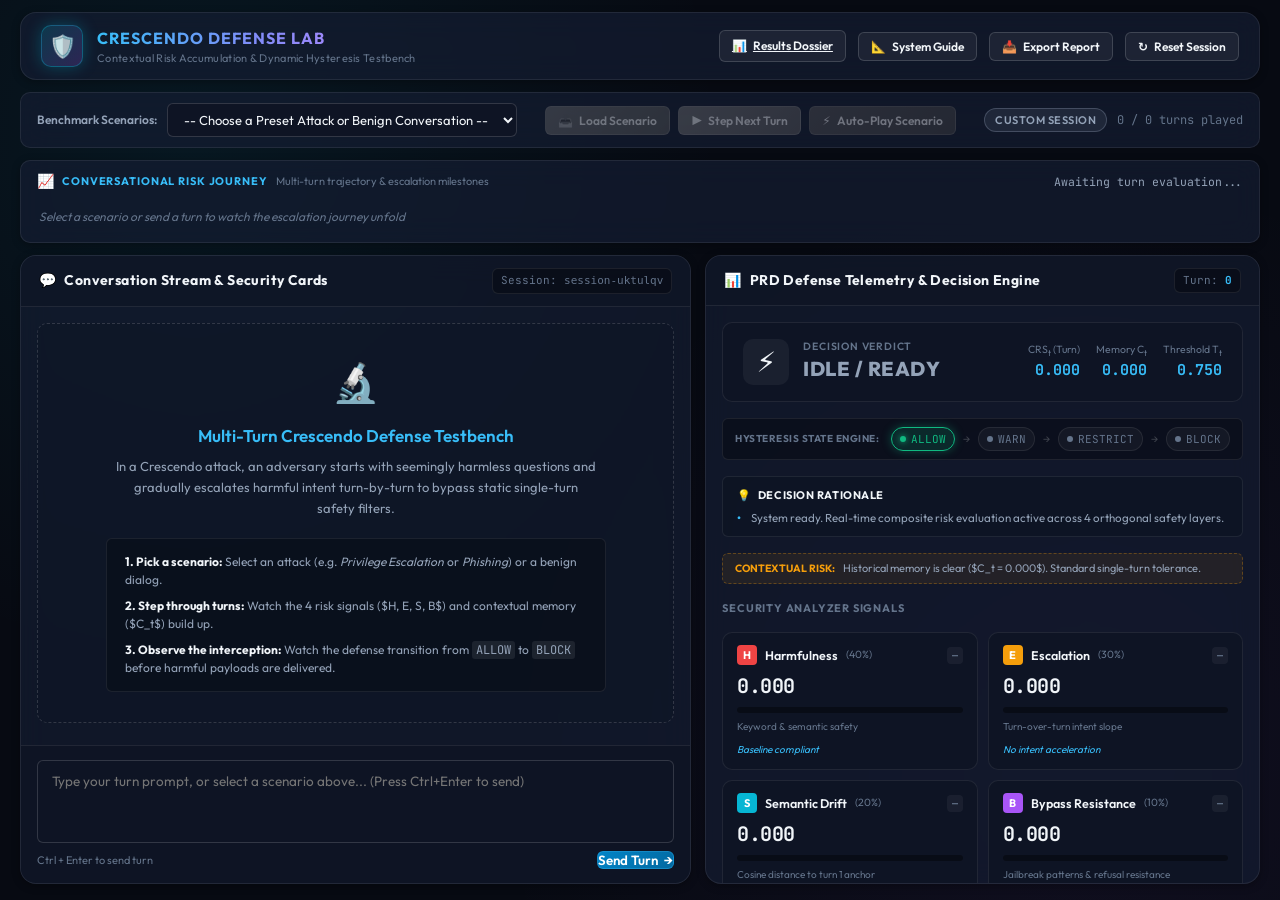
==== commit dbcdc5f0: "style(guide): intuitive step-by-step layout for defense signals and decision bands in system guide" ====
--- a/web/index.html
+++ b/web/index.html
@@ -8,7 +8,7 @@
   <link rel="preconnect" href="https://fonts.googleapis.com">
   <link rel="preconnect" href="https://fonts.gstatic.com" crossorigin>
   <link href="https://fonts.googleapis.com/css2?family=JetBrains+Mono:wght@400;600;700&family=Outfit:wght@300;400;500;600;700&family=Plus+Jakarta+Sans:wght@400;500;600;700&display=swap" rel="stylesheet">
-  <link rel="stylesheet" href="style.css">
+  <link rel="stylesheet" href="style.css?v=20260919_06">
 </head>
 <body>
   <div class="app-container">
@@ -386,110 +386,155 @@
           </div>
         </div>
 
-        <div class="guide-section">
-          <h4>2. Core Mathematical Formulations & Active Parameters</h4>
-          <div class="guide-banner-card">
-            <div class="guide-banner-header">
-              <span class="guide-banner-title">⚡ CANONICAL RISK & STATEFUL MEMORY</span>
-              <span class="guide-pill">PRD Active (&lambda;=0.80, T₀=0.75, &delta;=0.15)</span>
-            </div>
-            <div class="guide-banner-body">
-              <div class="guide-formula-row">
-                <span class="formula-label">CANONICAL RISK:</span>
-                <span class="formula-code">CRS<sub>t</sub> = 0.40·H<sub>t</sub> + 0.30·E<sub>t</sub> + 0.20·S<sub>t</sub> + 0.10·B<sub>t</sub></span>
-              </div>
-              <div class="guide-formula-row">
-                <span class="formula-label">CONTEXTUAL MEMORY:</span>
-                <span class="formula-code">C<sub>t</sub> = 0.80·C<sub>t-1</sub> + 0.20·CRS<sub>t</sub> &nbsp;&nbsp;(Half-Life: t<sub>1/2</sub> = 3.11 turns)</span>
-              </div>
-            </div>
-          </div>
-          <div class="guide-formulas" style="margin-top: 12px;">
-            <!-- Card 1: Harmfulness & Escalation -->
-            <div class="formula-card card-danger">
-              <div class="formula-card-top">
-                <span class="formula-card-title">🚨 HARMFULNESS & ESCALATION (H, E)</span>
-                <span class="formula-weight-badge danger">w<sub>H</sub>=0.40 &middot; w<sub>E</sub>=0.30</span>
-              </div>
-              <div class="formula-card-math">
-                H<sub>t</sub> = min(1.0, Count<sub>kw</sub> / 3.0)&times;0.6 + Actionability&times;0.4
-                <span class="math-secondary">E<sub>t</sub> = clip((Slope<sub>OLS</sub> + 0.15) / 0.40, 0.0, 1.0)</span>
-              </div>
-              <div class="formula-card-list">
-                <div class="param-row">
-                  <span class="param-var">H<sub>t</sub>:</span>
-                  <span class="param-desc"><strong>Instantaneous Harm</strong> &mdash; 14 high-severity regex safety domains (CBRN, automated exploit payloads, malware synthesis, credential theft).</span>
-                </div>
-                <div class="param-row">
-                  <span class="param-var">E<sub>t</sub>:</span>
-                  <span class="param-desc"><strong>Intent Escalation Slope</strong> &mdash; Ordinary Least Squares (OLS) linear regression &beta; over k=5 turn window; captures conceptual-to-operational transitions.</span>
-                </div>
-              </div>
-            </div>
-
-            <!-- Card 2: Semantic & Bypass -->
-            <div class="formula-card card-cyan">
-              <div class="formula-card-top">
-                <span class="formula-card-title">🧬 SEMANTIC & BYPASS (S, B)</span>
-                <span class="formula-weight-badge">w<sub>S</sub>=0.20 &middot; w<sub>B</sub>=0.10</span>
-              </div>
-              <div class="formula-card-math">
-                S<sub>t</sub> = 1.0 - max<sub>i&isin;Anchors</sub> (v<sub>t</sub> &middot; v<sub>i</sub>) &nbsp;&nbsp;[FAISS FlatIP d=384]
-                <span class="math-secondary">B<sub>t</sub> = &sum;<sub>j=1..6</sub> w<sub>j</sub> &middot; &Iopf;(Heuristic<sub>j</sub>) &nbsp;&nbsp;[6 Evasion Classes]</span>
-              </div>
-              <div class="formula-card-list">
-                <div class="param-row">
-                  <span class="param-var">S<sub>t</sub>:</span>
-                  <span class="param-desc"><strong>Cosine Drift from Safe Anchors</strong> &mdash; Dense embedding distance using all-MiniLM-L6-v2; flags semantic smuggling across turns.</span>
-                </div>
-                <div class="param-row">
-                  <span class="param-var">B<sub>t</sub>:</span>
-                  <span class="param-desc"><strong>Adversarial Bypass Heuristics</strong> &mdash; DAN/persona adoption, Base64/rot13 ciphers, character homoglyphs, instruction override prompts.</span>
-                </div>
-              </div>
-            </div>
-
-            <!-- Card 3: Dynamic Threshold -->
-            <div class="formula-card card-emerald">
-              <div class="formula-card-top">
-                <span class="formula-card-title">🎯 DYNAMIC ADAPTIVE THRESHOLD (&tau;<sub>t</sub>)</span>
-                <span class="formula-weight-badge emerald">Base &tau;₀ = 0.825 &middot; Bounds [0.60, 0.85]</span>
-              </div>
-              <div class="formula-card-math">
+        <div class="guide-section" style="margin-top: 24px;">
+          <h4 style="color: #38bdf8; font-size: 14px; font-weight: 700; margin-bottom: 6px; letter-spacing: 0.5px;">
+            2. How the Defense Thinks: Mathematical Signals & Decision Pipeline
+          </h4>
+          <p style="color: #94a3b8; font-size: 12.5px; margin-bottom: 16px;">
+            Every conversational turn is analyzed in parallel across four distinct risk signals, accumulated in stateful memory, and evaluated against a dynamic adaptive threshold.
+          </p>
+
+          <!-- Step 1: Master Risk Formulas -->
+          <div style="display: grid; grid-template-columns: repeat(auto-fit, minmax(280px, 1fr)); gap: 12px; margin-bottom: 16px;">
+            <!-- Instant Turn Risk -->
+            <div style="background: rgba(15, 23, 42, 0.8); border: 1px solid rgba(56, 189, 248, 0.25); border-left: 4px solid #38bdf8; border-radius: 8px; padding: 14px 16px;">
+              <div style="display: flex; justify-content: space-between; align-items: center; margin-bottom: 8px;">
+                <span style="font-size: 11px; font-weight: 800; color: #38bdf8; text-transform: uppercase; letter-spacing: 0.8px;">⚡ Turn Composite Risk (CRS)</span>
+                <span style="font-size: 10px; font-weight: 700; background: rgba(56, 189, 248, 0.15); color: #38bdf8; padding: 2px 8px; border-radius: 4px; border: 1px solid rgba(56, 189, 248, 0.3);">Instant Score</span>
+              </div>
+              <div style="background: rgba(0, 0, 0, 0.5); border: 1px solid rgba(255, 255, 255, 0.08); border-radius: 6px; padding: 8px 12px; font-family: var(--font-mono); font-size: 12px; color: #f1f5f9; margin-bottom: 8px;">
+                CRS<sub>t</sub> = 0.40&middot;H<sub>t</sub> + 0.30&middot;E<sub>t</sub> + 0.20&middot;S<sub>t</sub> + 0.10&middot;B<sub>t</sub>
+              </div>
+              <div style="font-size: 11.5px; color: #cbd5e1; line-height: 1.45;">
+                Weighted blend of immediate harm (40%), escalation speed (30%), semantic topic drift (20%), and bypass tricks (10%).
+              </div>
+            </div>
+
+            <!-- Contextual Memory -->
+            <div style="background: rgba(15, 23, 42, 0.8); border: 1px solid rgba(168, 85, 247, 0.25); border-left: 4px solid #a855f7; border-radius: 8px; padding: 14px 16px;">
+              <div style="display: flex; justify-content: space-between; align-items: center; margin-bottom: 8px;">
+                <span style="font-size: 11px; font-weight: 800; color: #c084fc; text-transform: uppercase; letter-spacing: 0.8px;">🧠 Contextual Memory (C<sub>t</sub>)</span>
+                <span style="font-size: 10px; font-weight: 700; background: rgba(168, 85, 247, 0.15); color: #c084fc; padding: 2px 8px; border-radius: 4px; border: 1px solid rgba(168, 85, 247, 0.3);">&lambda; = 0.80 Decay</span>
+              </div>
+              <div style="background: rgba(0, 0, 0, 0.5); border: 1px solid rgba(255, 255, 255, 0.08); border-radius: 6px; padding: 8px 12px; font-family: var(--font-mono); font-size: 12px; color: #f1f5f9; margin-bottom: 8px;">
+                C<sub>t</sub> = 0.80&middot;C<sub>t-1</sub> + 0.20&middot;CRS<sub>t</sub> &nbsp;&nbsp;(t<sub>1/2</sub> = 3.11 turns)
+              </div>
+              <div style="font-size: 11.5px; color: #cbd5e1; line-height: 1.45;">
+                Retains past suspicious behavior across turns so attackers cannot slowly build up to dangerous payloads without triggering detection.
+              </div>
+            </div>
+          </div>
+
+          <!-- Step 2: The 4 Core Signals Explained -->
+          <div style="margin-bottom: 8px; font-size: 11px; font-weight: 800; color: #94a3b8; text-transform: uppercase; letter-spacing: 0.8px;">
+            The 4 Component Signals (H, E, S, B)
+          </div>
+
+          <div style="display: grid; grid-template-columns: repeat(auto-fit, minmax(280px, 1fr)); gap: 12px; margin-bottom: 16px;">
+            <!-- Signal 1: H (Harmfulness) -->
+            <div style="background: rgba(13, 18, 29, 0.85); border: 1px solid rgba(239, 68, 68, 0.2); border-radius: 8px; padding: 12px 14px;">
+              <div style="display: flex; justify-content: space-between; align-items: center; margin-bottom: 6px;">
+                <span style="font-size: 12px; font-weight: 700; color: #f87171;">🚨 H: Harmfulness</span>
+                <span style="font-size: 10px; font-weight: 700; color: #f87171; background: rgba(239, 68, 68, 0.12); padding: 2px 6px; border-radius: 4px;">40% Weight</span>
+              </div>
+              <div style="font-size: 11.5px; color: #cbd5e1; margin-bottom: 6px; line-height: 1.4;">
+                <strong>What it detects:</strong> Prohibited danger keywords & actionable exploit requests across 14 high-severity safety policies (CBRN, cyber exploits, malware, credentials).
+              </div>
+              <div style="background: rgba(0, 0, 0, 0.4); border-radius: 4px; padding: 6px 10px; font-family: var(--font-mono); font-size: 11px; color: #fca5a5;">
+                H<sub>t</sub> = 0.60&middot;min(1, Count<sub>kw</sub>/3) + 0.40&middot;Actionability
+              </div>
+            </div>
+
+            <!-- Signal 2: E (Escalation) -->
+            <div style="background: rgba(13, 18, 29, 0.85); border: 1px solid rgba(245, 158, 11, 0.2); border-radius: 8px; padding: 12px 14px;">
+              <div style="display: flex; justify-content: space-between; align-items: center; margin-bottom: 6px;">
+                <span style="font-size: 12px; font-weight: 700; color: #fbbf24;">📈 E: Intent Escalation</span>
+                <span style="font-size: 10px; font-weight: 700; color: #fbbf24; background: rgba(245, 158, 11, 0.12); padding: 2px 6px; border-radius: 4px;">30% Weight</span>
+              </div>
+              <div style="font-size: 11.5px; color: #cbd5e1; margin-bottom: 6px; line-height: 1.4;">
+                <strong>What it detects:</strong> The speed at which questions become more dangerous across the last 5 turns via Ordinary Least Squares (OLS) linear regression slope.
+              </div>
+              <div style="background: rgba(0, 0, 0, 0.4); border-radius: 4px; padding: 6px 10px; font-family: var(--font-mono); font-size: 11px; color: #fde68a;">
+                E<sub>t</sub> = clip((Slope<sub>OLS</sub> + 0.15) / 0.40, 0.0, 1.0)
+              </div>
+            </div>
+
+            <!-- Signal 3: S (Semantic Drift) -->
+            <div style="background: rgba(13, 18, 29, 0.85); border: 1px solid rgba(56, 189, 248, 0.2); border-radius: 8px; padding: 12px 14px;">
+              <div style="display: flex; justify-content: space-between; align-items: center; margin-bottom: 6px;">
+                <span style="font-size: 12px; font-weight: 700; color: #38bdf8;">🧬 S: Semantic Drift</span>
+                <span style="font-size: 10px; font-weight: 700; color: #38bdf8; background: rgba(56, 189, 248, 0.12); padding: 2px 6px; border-radius: 4px;">20% Weight</span>
+              </div>
+              <div style="font-size: 11.5px; color: #cbd5e1; margin-bottom: 6px; line-height: 1.4;">
+                <strong>What it detects:</strong> Topic migration away from the initial benign conversation anchor using FAISS dense embedding cosine similarity (384 dimensions).
+              </div>
+              <div style="background: rgba(0, 0, 0, 0.4); border-radius: 4px; padding: 6px 10px; font-family: var(--font-mono); font-size: 11px; color: #7dd3fc;">
+                S<sub>t</sub> = 1.0 - max(CosineSimilarity(v<sub>t</sub>, Anchors))
+              </div>
+            </div>
+
+            <!-- Signal 4: B (Bypass Heuristics) -->
+            <div style="background: rgba(13, 18, 29, 0.85); border: 1px solid rgba(16, 185, 129, 0.2); border-radius: 8px; padding: 12px 14px;">
+              <div style="display: flex; justify-content: space-between; align-items: center; margin-bottom: 6px;">
+                <span style="font-size: 12px; font-weight: 700; color: #34d399;">🎭 B: Bypass Heuristics</span>
+                <span style="font-size: 10px; font-weight: 700; color: #34d399; background: rgba(16, 185, 129, 0.12); padding: 2px 6px; border-radius: 4px;">10% Weight</span>
+              </div>
+              <div style="font-size: 11.5px; color: #cbd5e1; margin-bottom: 6px; line-height: 1.4;">
+                <strong>What it detects:</strong> Known jailbreak tricks: persona roleplay (DAN), Base64/ROT13 encodings, character homoglyphs, and prompt instruction overrides.
+              </div>
+              <div style="background: rgba(0, 0, 0, 0.4); border-radius: 4px; padding: 6px 10px; font-family: var(--font-mono); font-size: 11px; color: #a7f3d0;">
+                B<sub>t</sub> = &sum; w<sub>j</sub> &middot; &Iopf;(EvasionClass<sub>j</sub>) &nbsp;&nbsp;[6 Patterns]
+              </div>
+            </div>
+          </div>
+
+          <!-- Step 3: Decision Scale & Hysteresis -->
+          <div style="display: grid; grid-template-columns: repeat(auto-fit, minmax(280px, 1fr)); gap: 12px;">
+            <!-- Dynamic Threshold Scale -->
+            <div style="background: rgba(15, 23, 42, 0.8); border: 1px solid rgba(16, 185, 129, 0.25); border-radius: 8px; padding: 14px 16px;">
+              <div style="display: flex; justify-content: space-between; align-items: center; margin-bottom: 8px;">
+                <span style="font-size: 11px; font-weight: 800; color: #34d399; text-transform: uppercase; letter-spacing: 0.8px;">🎯 Dynamic Threshold (&tau;<sub>t</sub>) & Bands</span>
+                <span style="font-size: 10px; font-weight: 700; background: rgba(16, 185, 129, 0.15); color: #34d399; padding: 2px 8px; border-radius: 4px;">Base &tau;₀ = 0.825</span>
+              </div>
+              <div style="background: rgba(0, 0, 0, 0.5); border: 1px solid rgba(255, 255, 255, 0.08); border-radius: 6px; padding: 8px 12px; font-family: var(--font-mono); font-size: 11.5px; color: #6ee7b7; margin-bottom: 10px;">
                 &tau;<sub>t</sub> = clip(0.825 - 0.10&middot;D<sub>t</sub> - 0.15&middot;E<sub>t</sub> - 0.05&middot;L<sub>t</sub>, 0.60, 0.85)
-                <span class="math-secondary">ALLOW (&lt;0.40) &middot; WARN (&lt;0.65) &middot; RESTRICT (&lt;&tau;<sub>t</sub>) &middot; BLOCK (&ge;&tau;<sub>t</sub>)</span>
-              </div>
-              <div class="formula-card-list">
-                <div class="param-row">
-                  <span class="param-var">D<sub>t</sub>:</span>
-                  <span class="param-desc"><strong>Anchor Drift</strong> = min(1.0, ||v<sub>t</sub> - v₁||₂ / &radic;2) &mdash; penalizes departure from initial benign anchor.</span>
-                </div>
-                <div class="param-row">
-                  <span class="param-var">L<sub>t</sub>:</span>
-                  <span class="param-desc"><strong>Length Penalty</strong> = min(1.0, t / 10) &mdash; progressively tightens defense boundary against long-horizon attrition.</span>
-                </div>
-              </div>
-            </div>
-
-            <!-- Card 4: Hysteresis Anti-Oscillation -->
-            <div class="formula-card card-purple">
-              <div class="formula-card-top">
-                <span class="formula-card-title">🛡️ HYSTERESIS & STATE MACHINE (&delta;)</span>
-                <span class="formula-weight-badge purple">Release Margin &delta; = 0.15 &middot; k<sub>cool</sub> &ge; 2</span>
-              </div>
-              <div class="formula-card-math">
+              </div>
+              <div style="display: grid; grid-template-columns: repeat(2, 1fr); gap: 6px; font-size: 11px;">
+                <div style="background: rgba(16, 185, 129, 0.08); border: 1px solid rgba(16, 185, 129, 0.2); padding: 6px 8px; border-radius: 4px;">
+                  <span style="color: #34d399; font-weight: 700;">🟢 ALLOW (&lt; 0.40)</span><br>
+                  <span style="color: #94a3b8;">Normal safe response</span>
+                </div>
+                <div style="background: rgba(245, 158, 11, 0.08); border: 1px solid rgba(245, 158, 11, 0.2); padding: 6px 8px; border-radius: 4px;">
+                  <span style="color: #fbbf24; font-weight: 700;">🟡 WARN (&lt; 0.65)</span><br>
+                  <span style="color: #94a3b8;">Caution logged</span>
+                </div>
+                <div style="background: rgba(249, 115, 22, 0.08); border: 1px solid rgba(249, 115, 22, 0.2); padding: 6px 8px; border-radius: 4px;">
+                  <span style="color: #fb923c; font-weight: 700;">🟠 RESTRICT (&lt; &tau;<sub>t</sub>)</span><br>
+                  <span style="color: #94a3b8;">Abstract educational only</span>
+                </div>
+                <div style="background: rgba(239, 68, 68, 0.08); border: 1px solid rgba(239, 68, 68, 0.2); padding: 6px 8px; border-radius: 4px;">
+                  <span style="color: #f87171; font-weight: 700;">🔴 BLOCK (&ge; &tau;<sub>t</sub>)</span><br>
+                  <span style="color: #94a3b8;">Request intercepted</span>
+                </div>
+              </div>
+            </div>
+
+            <!-- Hysteresis Anti-Oscillation -->
+            <div style="background: rgba(15, 23, 42, 0.8); border: 1px solid rgba(168, 85, 247, 0.25); border-radius: 8px; padding: 14px 16px;">
+              <div style="display: flex; justify-content: space-between; align-items: center; margin-bottom: 8px;">
+                <span style="font-size: 11px; font-weight: 800; color: #c084fc; text-transform: uppercase; letter-spacing: 0.8px;">🛡️ Hysteresis Anti-Oscillation (&delta;)</span>
+                <span style="font-size: 10px; font-weight: 700; background: rgba(168, 85, 247, 0.15); color: #c084fc; padding: 2px 8px; border-radius: 4px;">Margin &delta; = 0.15</span>
+              </div>
+              <div style="background: rgba(0, 0, 0, 0.5); border: 1px solid rgba(255, 255, 255, 0.08); border-radius: 6px; padding: 8px 12px; font-family: var(--font-mono); font-size: 11.5px; color: #d8b4fe; margin-bottom: 10px;">
                 &tau;<sub>release</sub> = &tau;<sub>t</sub> - 0.15 &nbsp;&nbsp;(De-escalation requires R<sub>eff</sub> &lt; &tau;<sub>release</sub>)
-                <span class="math-secondary">Persistent Cooldown: &ge; 2 consecutive turns below R<sub>eff</sub> &lt; 0.35</span>
-              </div>
-              <div class="formula-card-list">
-                <div class="param-row">
-                  <span class="param-var">State:</span>
-                  <span class="param-desc"><strong>4-Tier State Machine Latch</strong> &mdash; Once in RESTRICT or BLOCK, states are latched to prevent single-turn flip-flop attacks.</span>
-                </div>
-                <div class="param-row">
-                  <span class="param-var">&delta;:</span>
-                  <span class="param-desc"><strong>Anti-Oscillation Margin</strong> &mdash; Eliminates sawtooth evasion where attackers interleave malicious and benign prompts.</span>
-                </div>
+              </div>
+              <div style="font-size: 11.5px; color: #cbd5e1; line-height: 1.5;">
+                <p style="margin-bottom: 6px;">
+                  <strong>Why it matters:</strong> Attackers often try "sawtooth evasion" by interleaving 1 dangerous question with 1 polite question to reset naive security filters.
+                </p>
+                <p style="color: #94a3b8;">
+                  <strong>The solution:</strong> Once elevated to <em>RESTRICT</em> or <em>BLOCK</em>, the defense latches. Downgrading requires at least <strong>2 consecutive safe turns (&lt; 0.35)</strong>, completely shutting down flip-flop bypasses.
+                </p>
               </div>
             </div>
           </div>
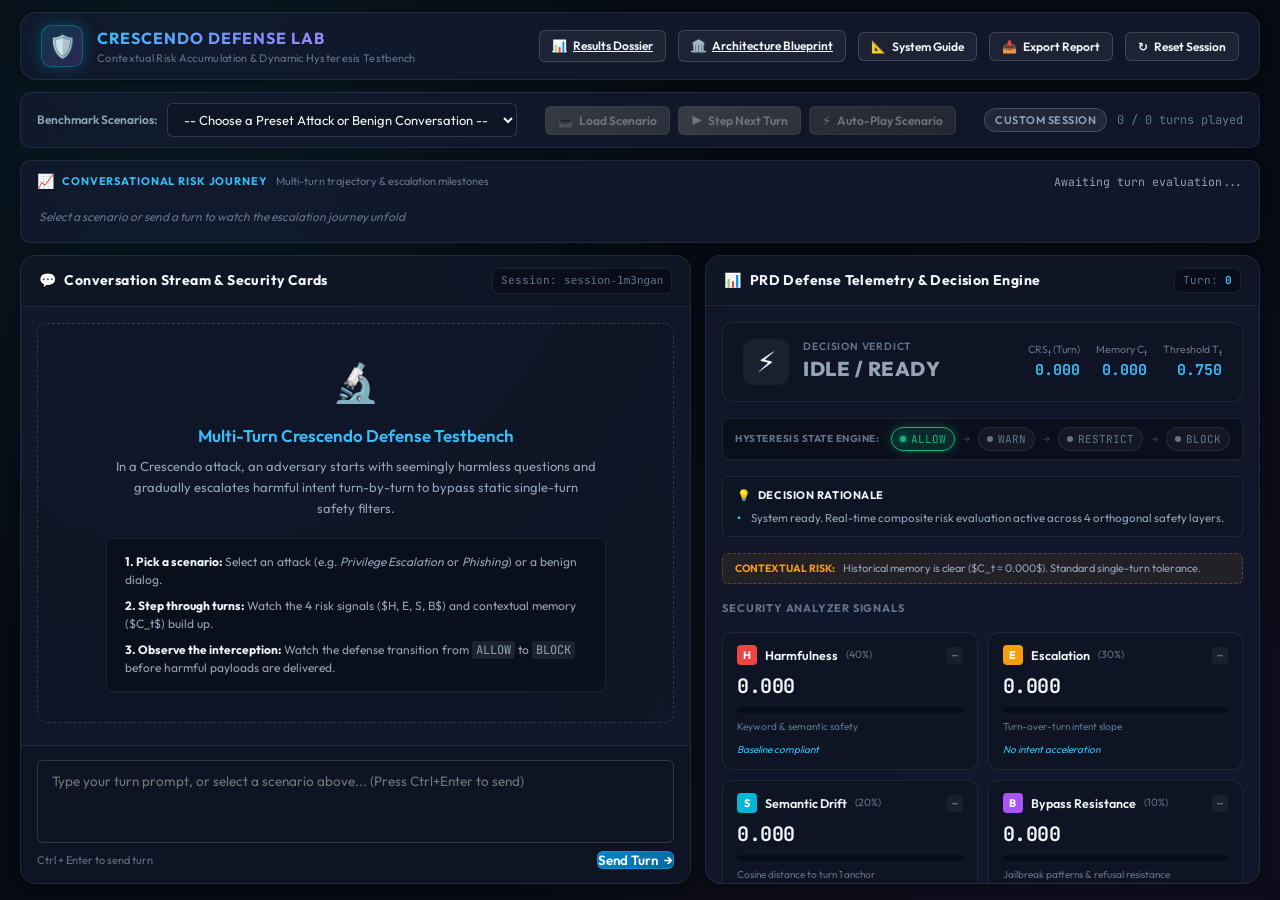
==== commit 1cdb9fdd: "docs: add Master Architectural Blueprint & Technical Architecture Report with interactive HTML and M" ====
--- a/web/index.html
+++ b/web/index.html
@@ -30,6 +30,10 @@
         <a href="/results_dossier.html" target="_blank" class="btn btn-secondary btn-sm" title="Open Master Verified Results Dossier (HTML)">
           <span class="btn-icon">📊</span> Results Dossier
         </a>
+        <a href="/master_architecture_report.html" target="_blank" class="btn btn-secondary btn-sm" title="Open Master Architectural Blueprint (HTML)">
+          <span class="btn-icon">🏛️</span> Architecture Blueprint
+        </a>
+
         <button id="systemGuideBtn" class="btn btn-secondary btn-sm" title="Unified System Architecture & Defense Guide">
           <span class="btn-icon">📐</span> System Guide
         </button>
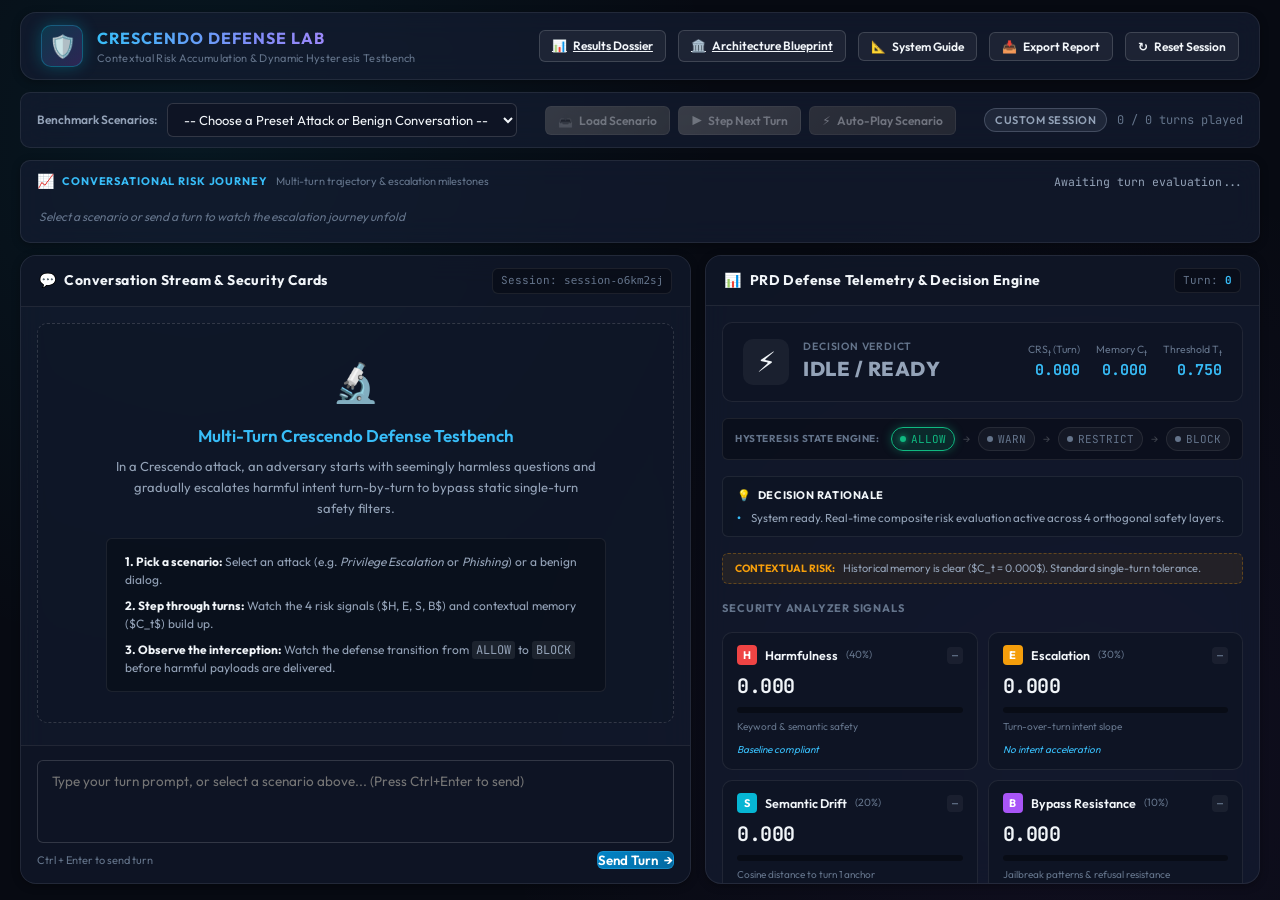
==== commit 34b6fc71: "fix(api): eliminate 404 by adding dedicated endpoint files and resilient path handling; remove targe" ====
--- a/web/index.html
+++ b/web/index.html
@@ -27,10 +27,10 @@
       <div class="header-center"></div>
 
       <div class="header-right">
-        <a href="/results_dossier.html" target="_blank" class="btn btn-secondary btn-sm" title="Open Master Verified Results Dossier (HTML)">
+        <a href="/results_dossier.html" class="btn btn-secondary btn-sm" title="Open Master Verified Results Dossier (HTML)">
           <span class="btn-icon">📊</span> Results Dossier
         </a>
-        <a href="/master_architecture_report.html" target="_blank" class="btn btn-secondary btn-sm" title="Open Master Architectural Blueprint (HTML)">
+        <a href="/master_architecture_report.html" class="btn btn-secondary btn-sm" title="Open Master Architectural Blueprint (HTML)">
           <span class="btn-icon">🏛️</span> Architecture Blueprint
         </a>
 
